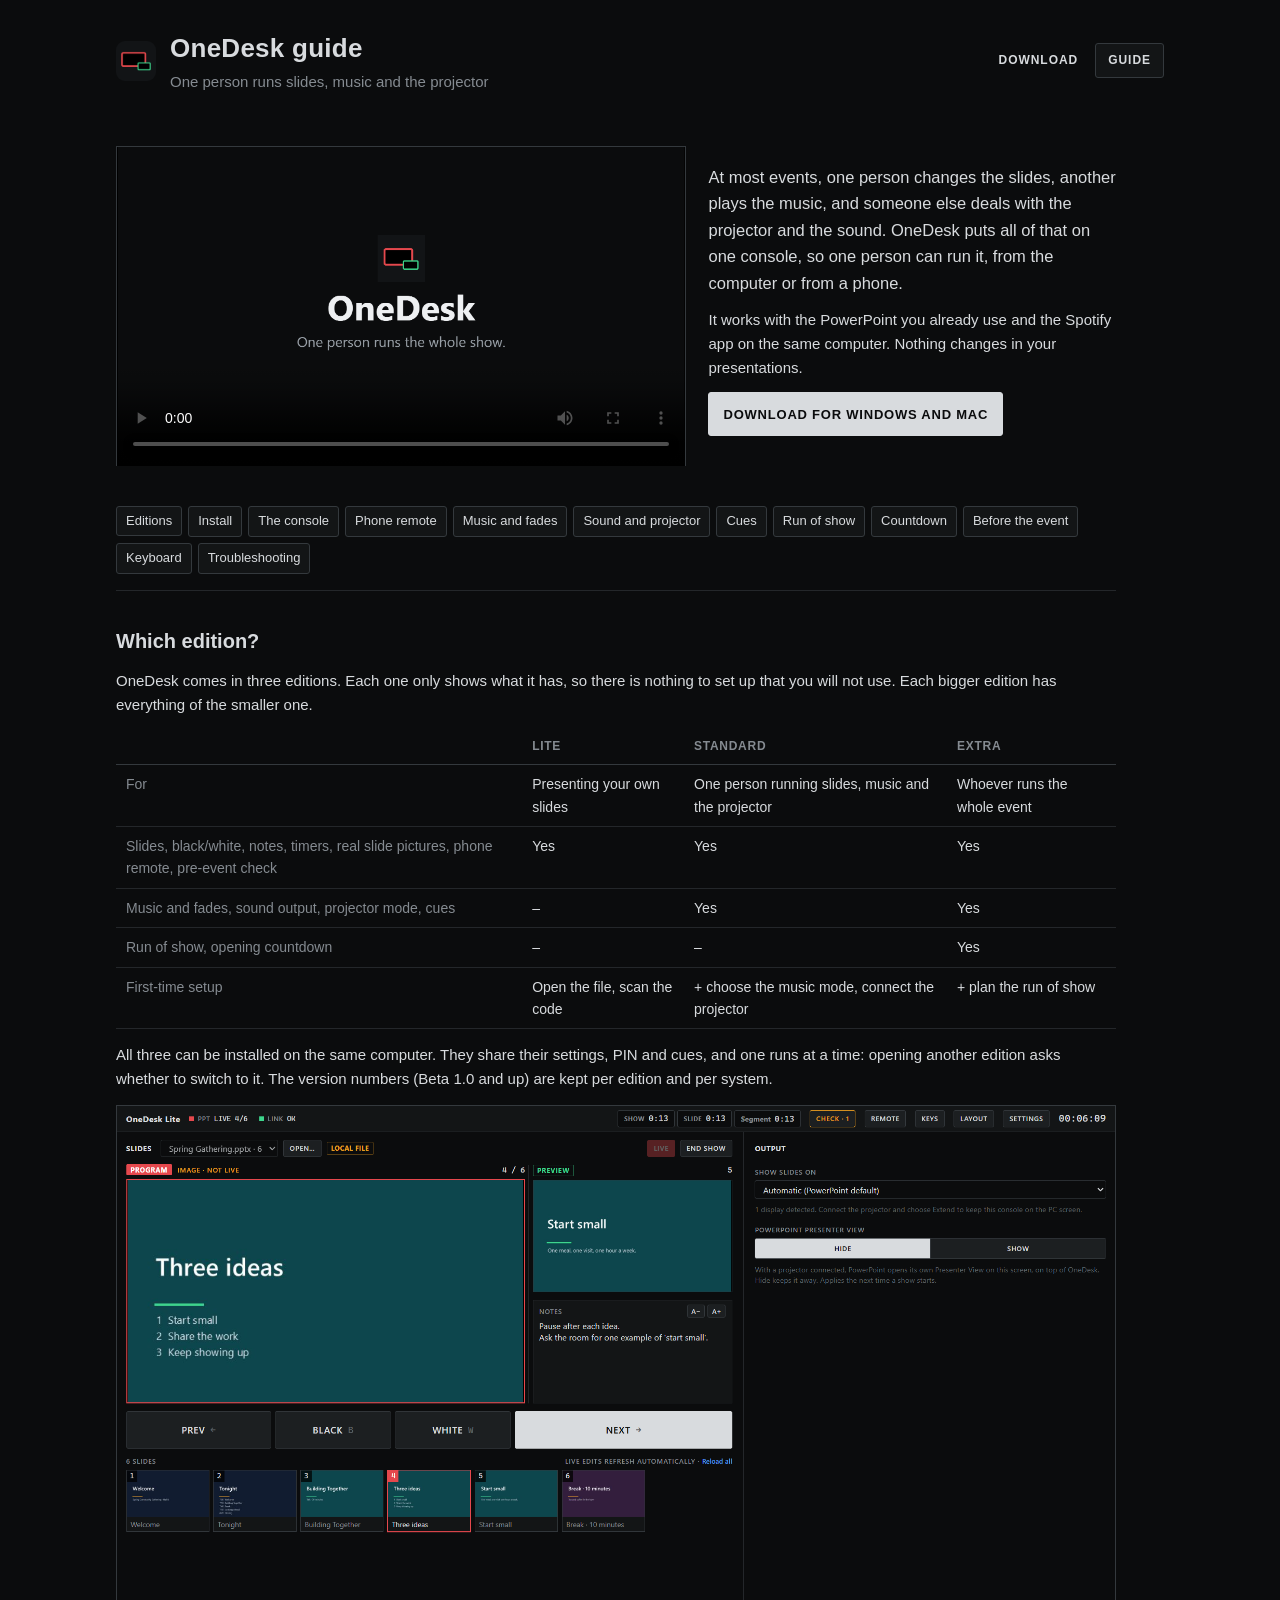
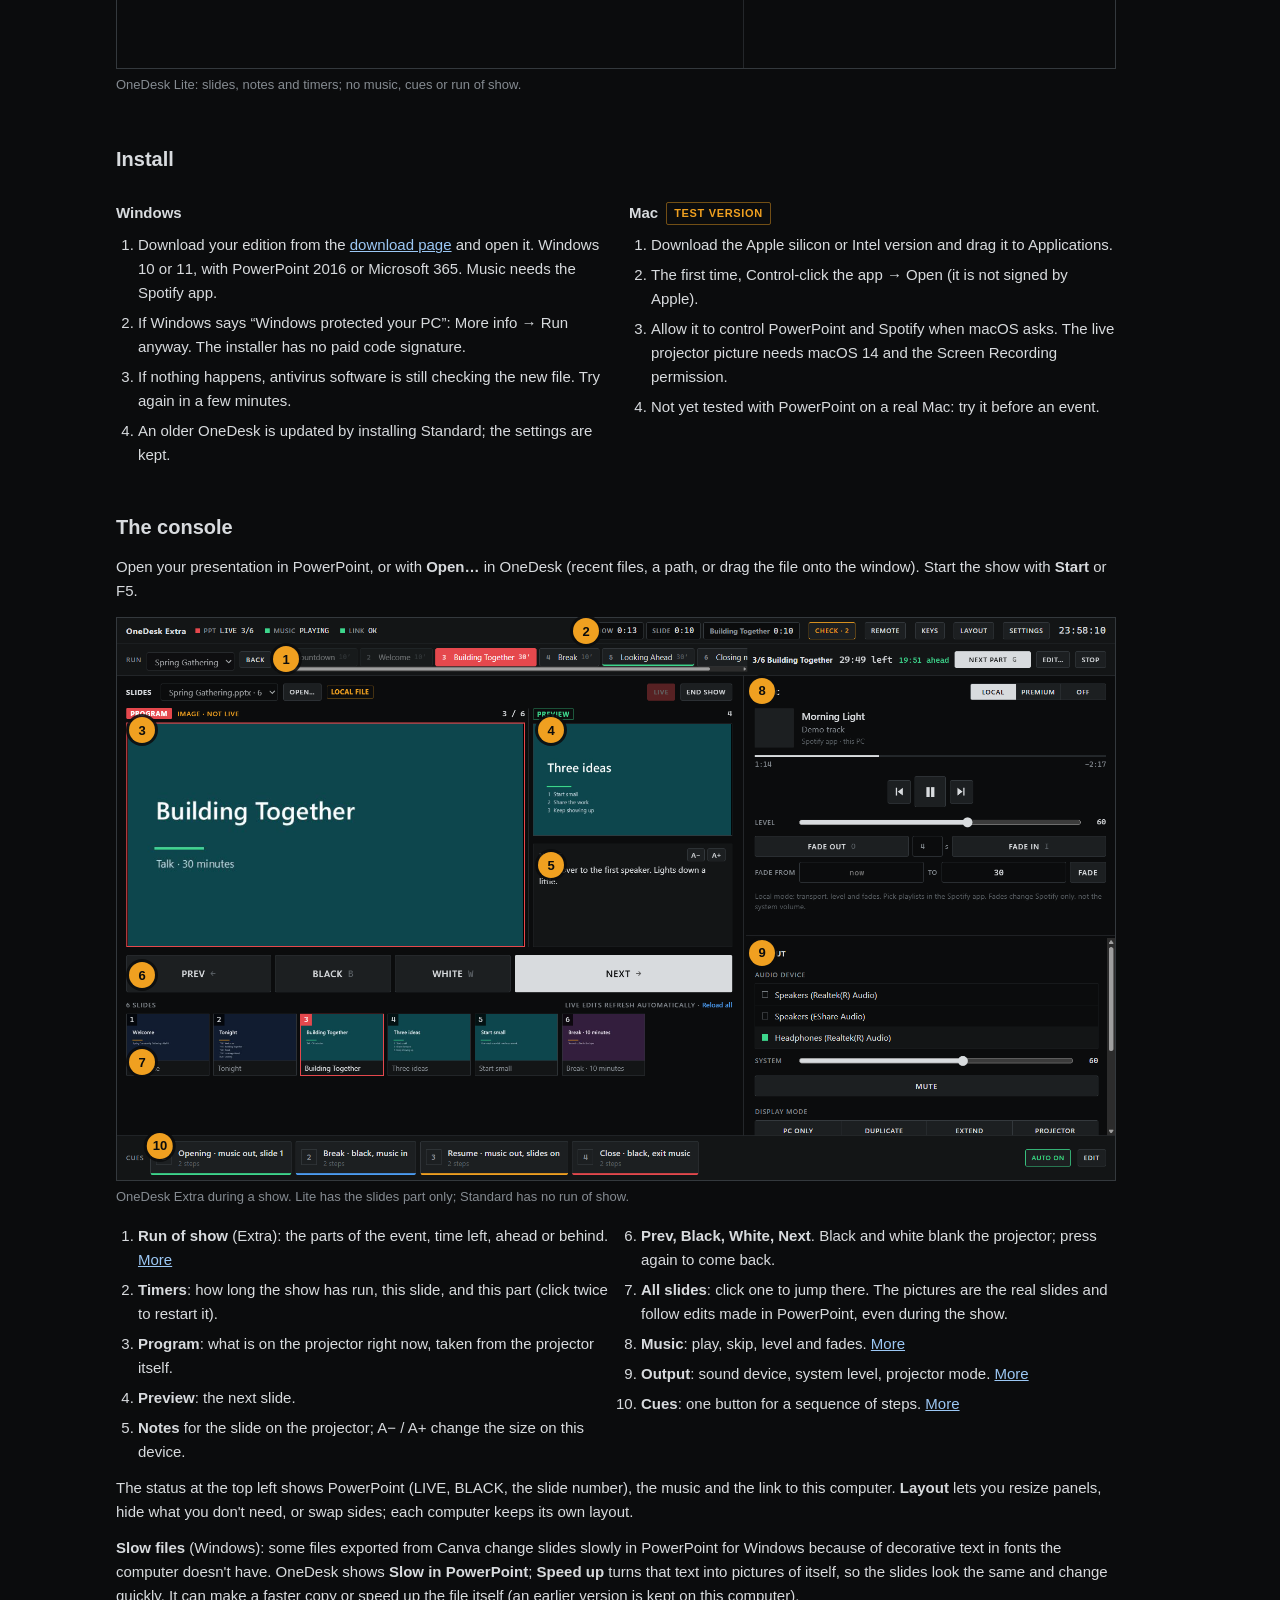
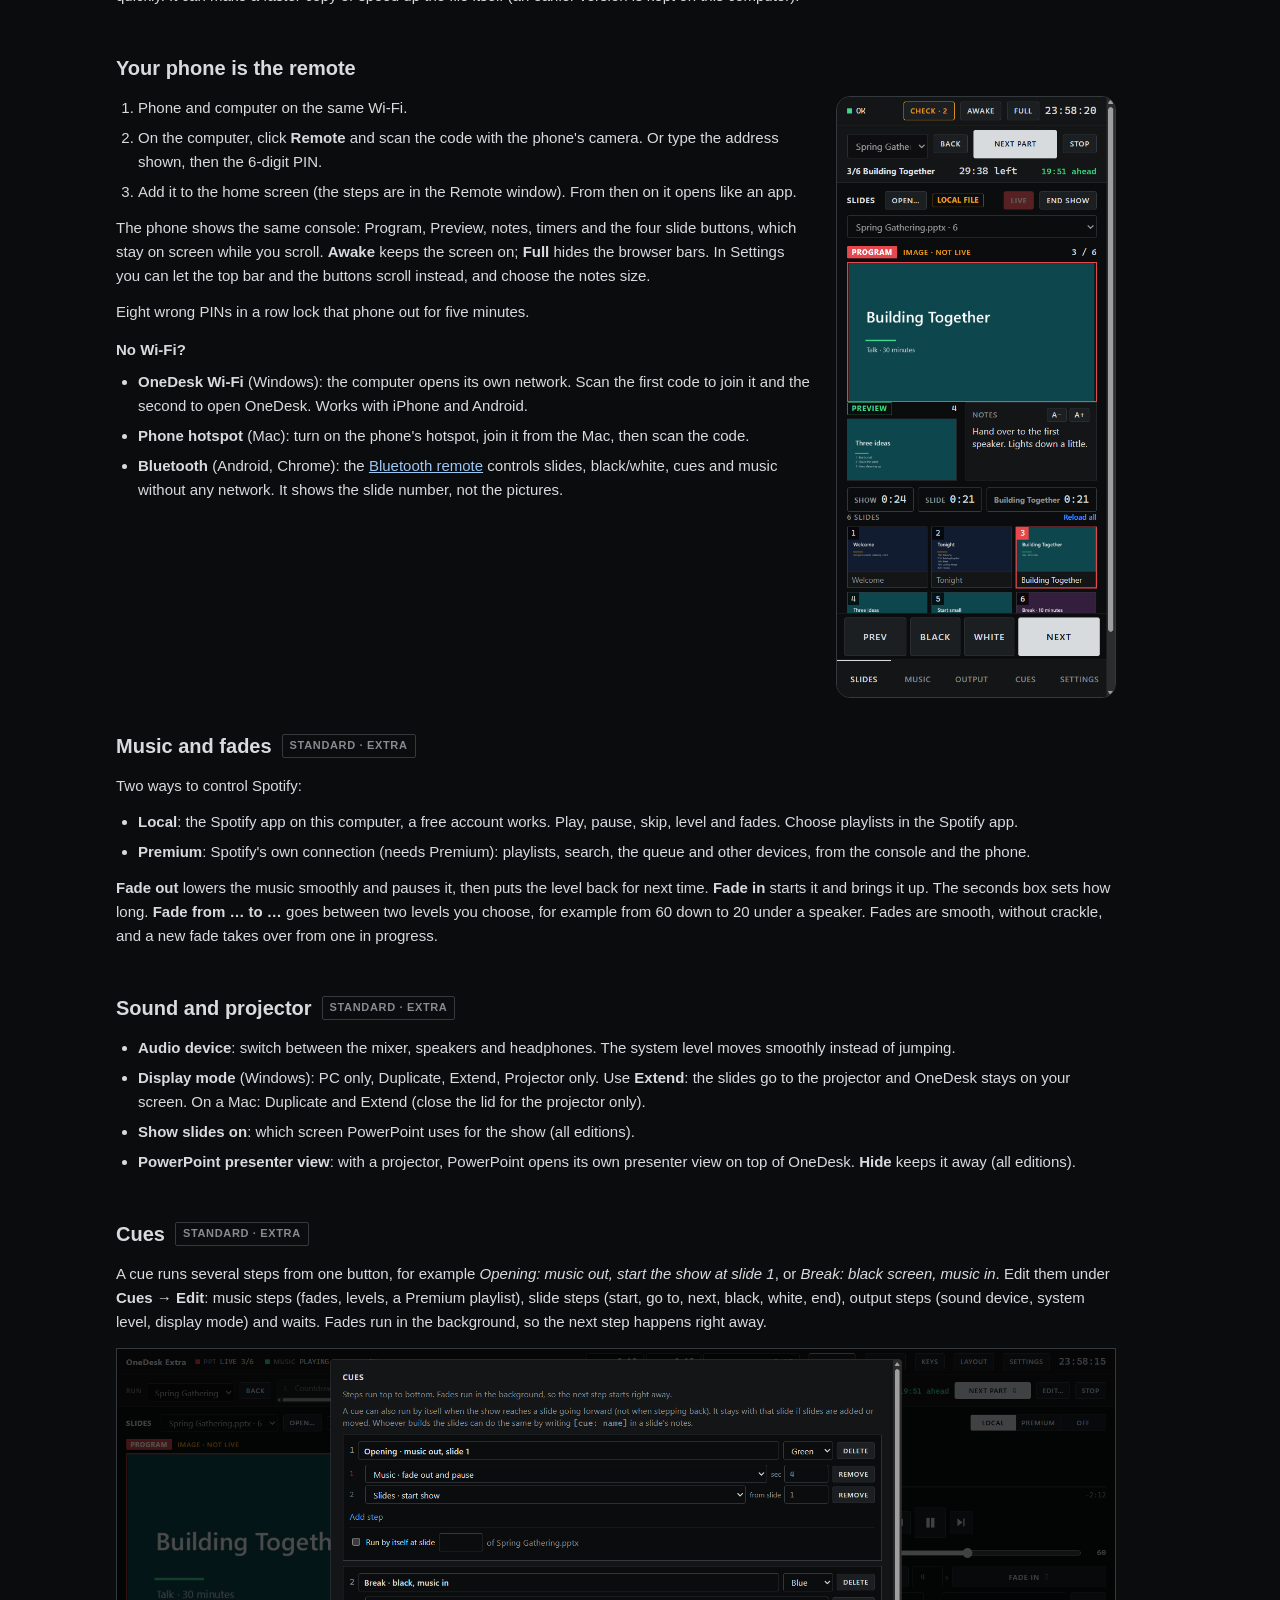
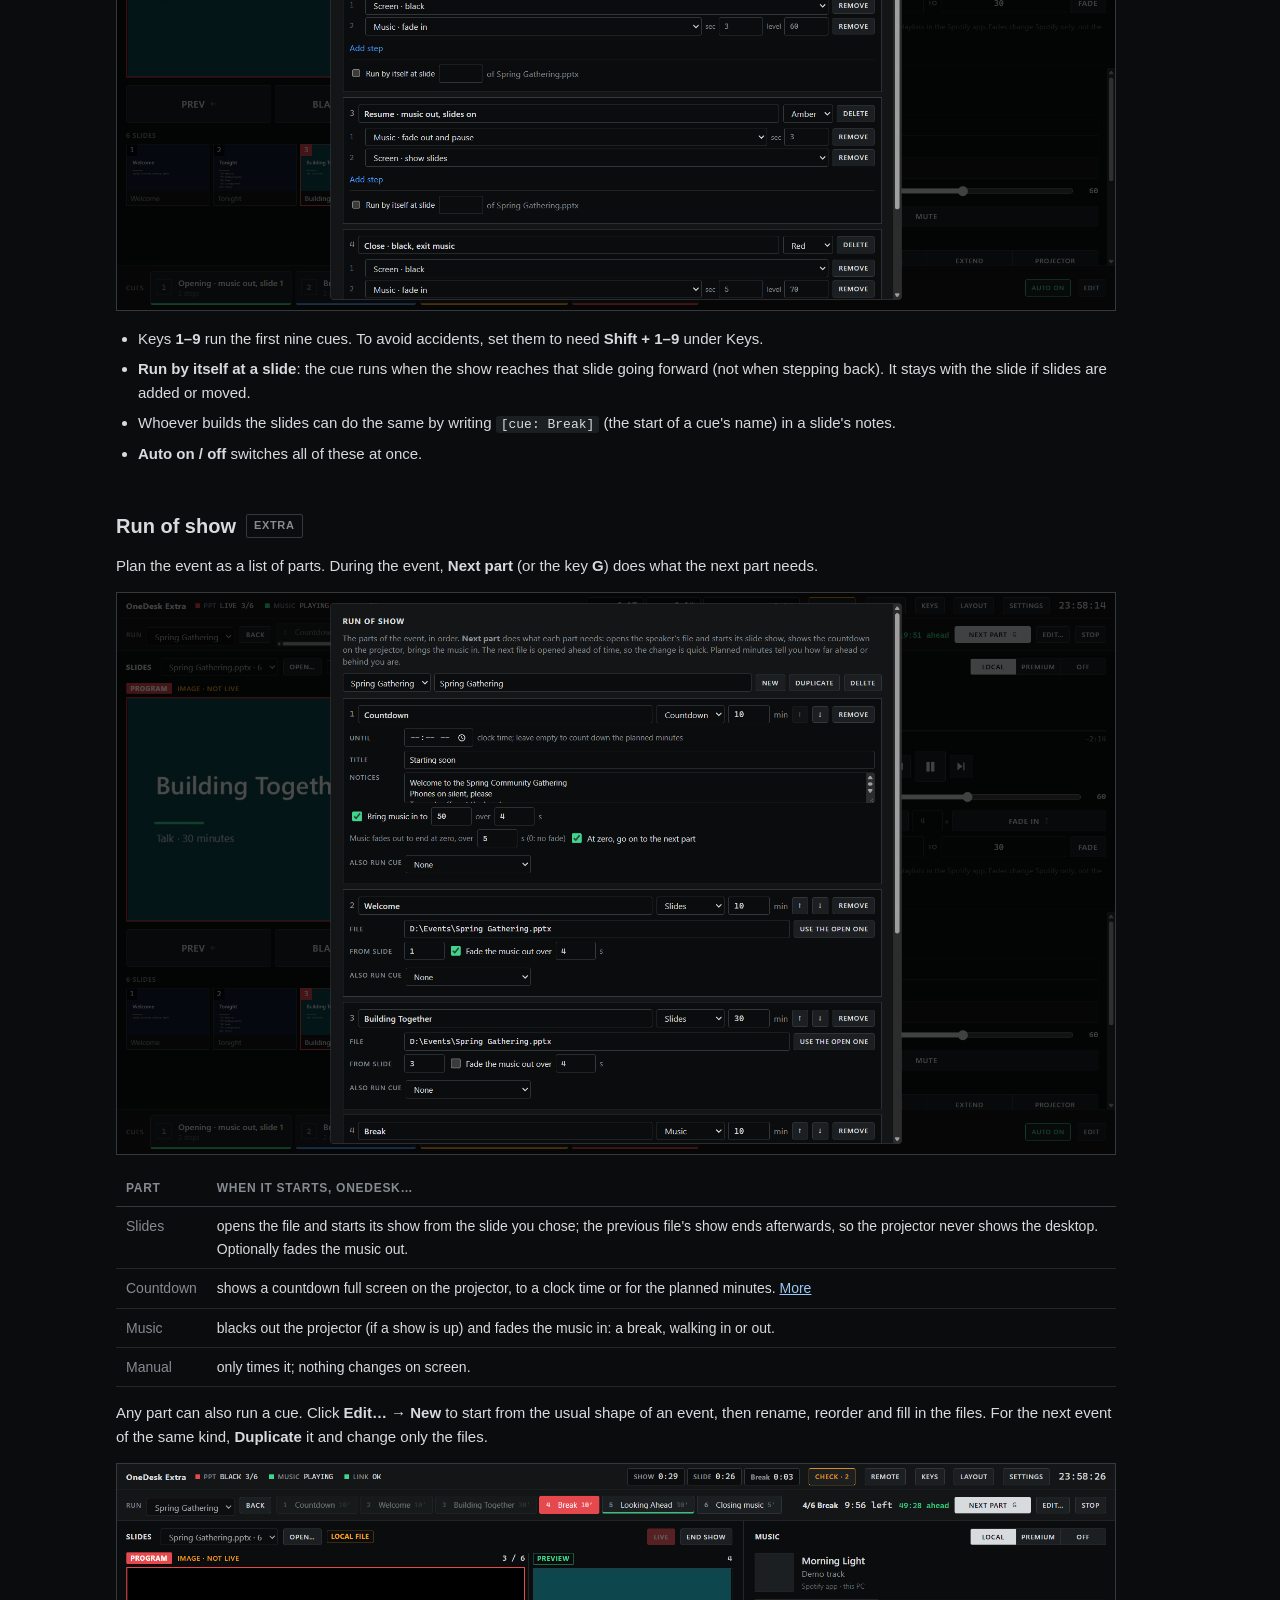
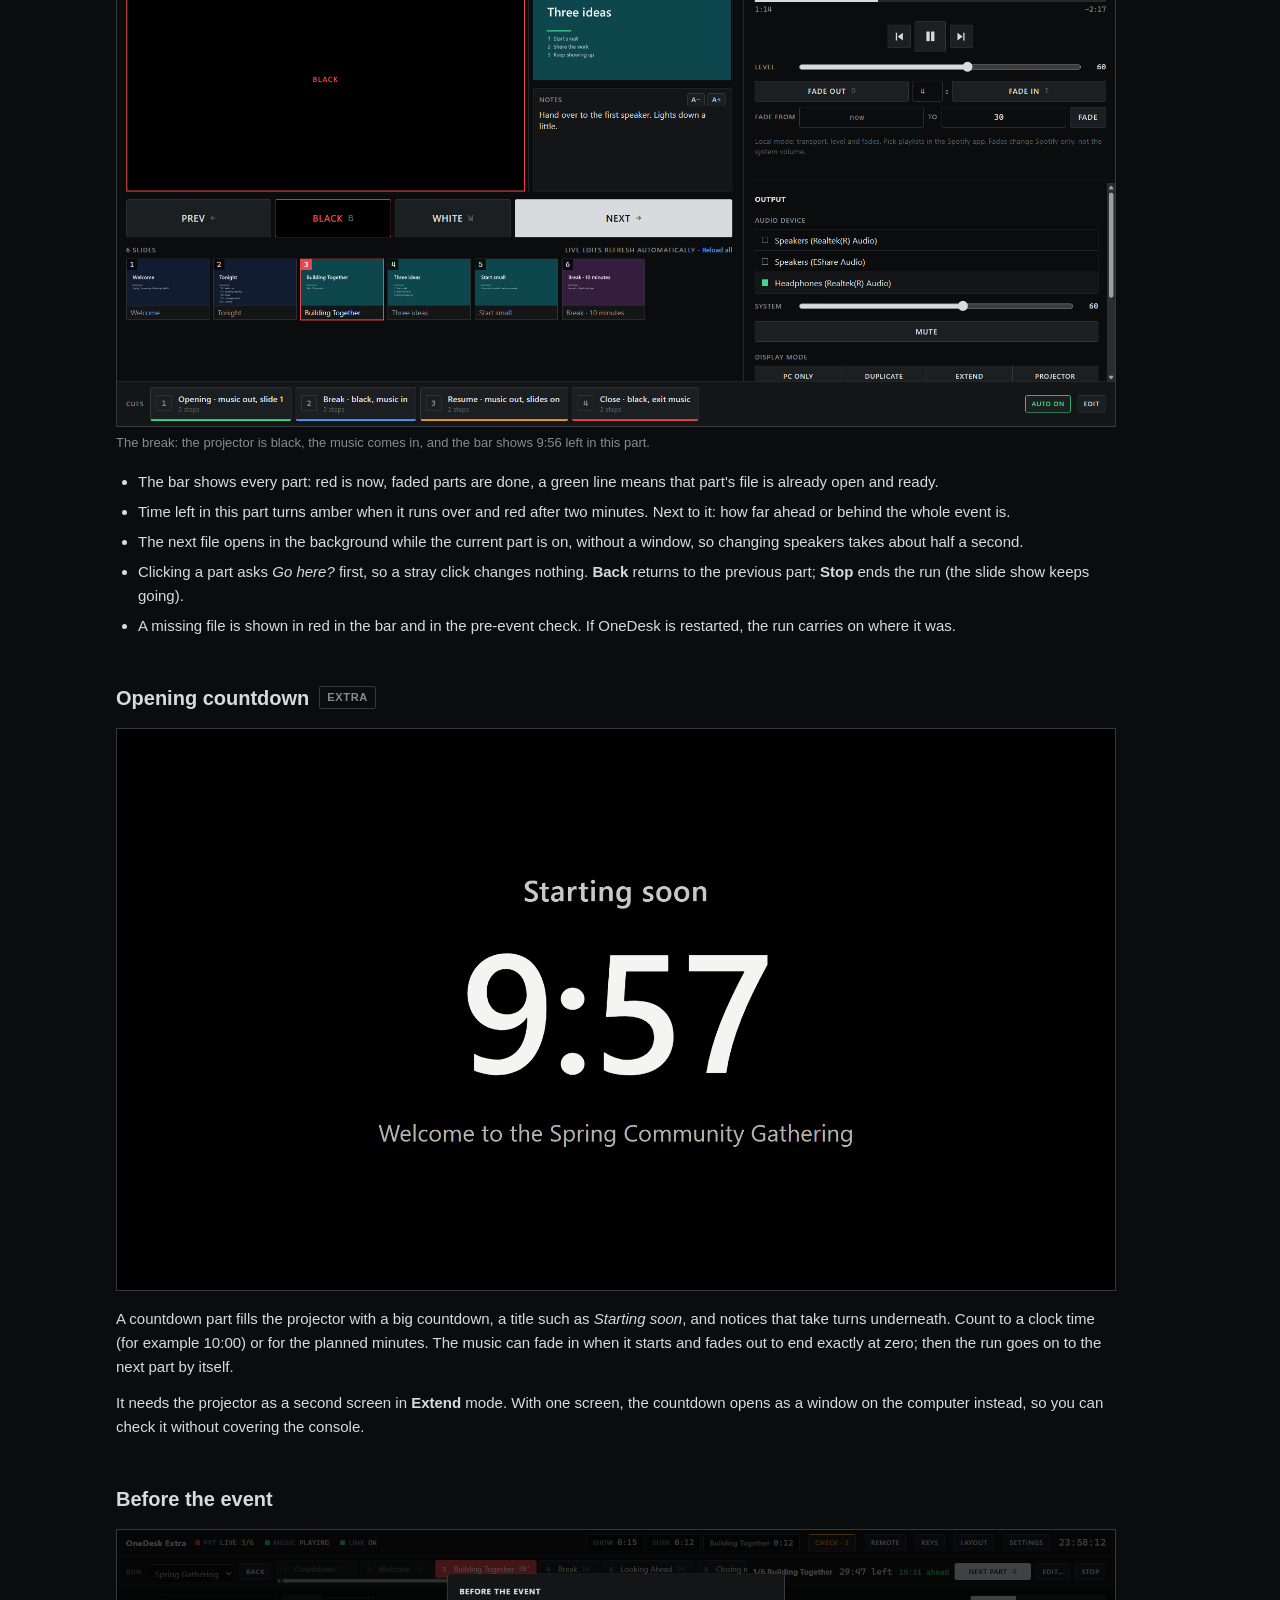
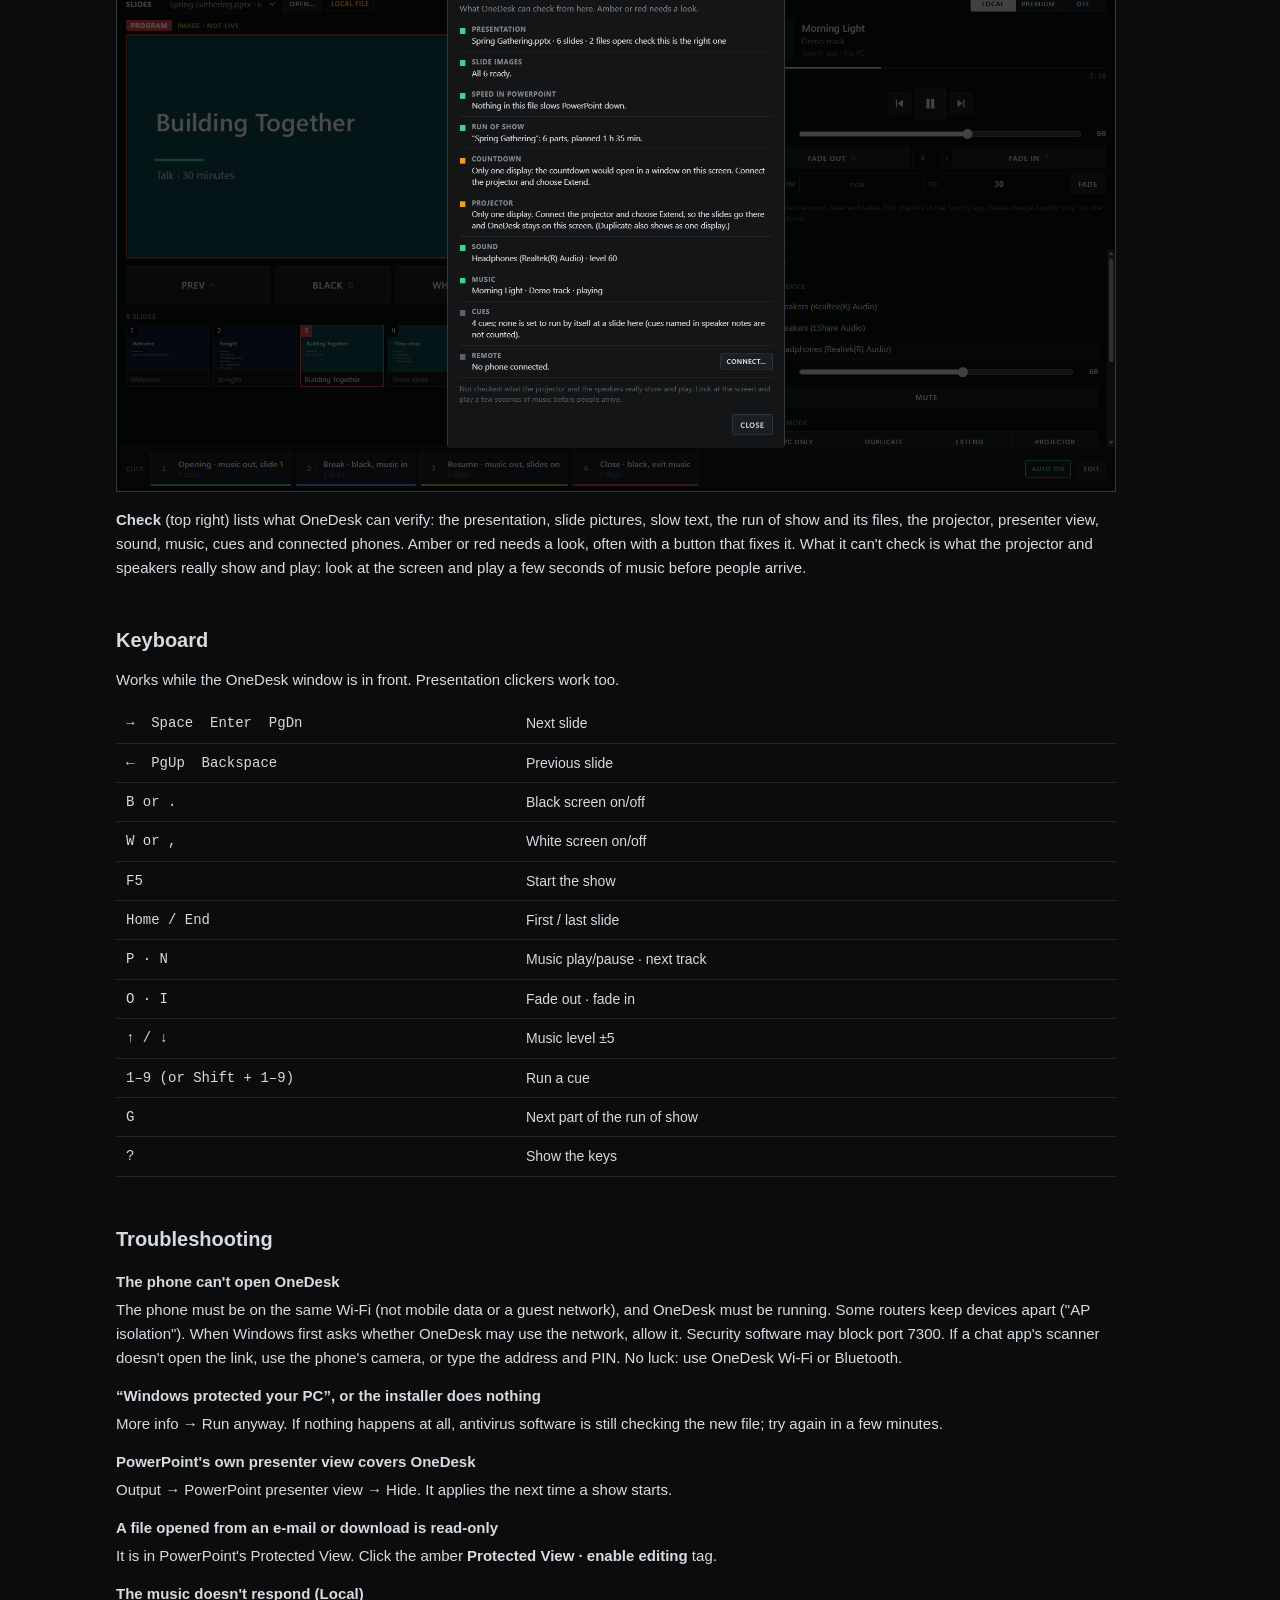
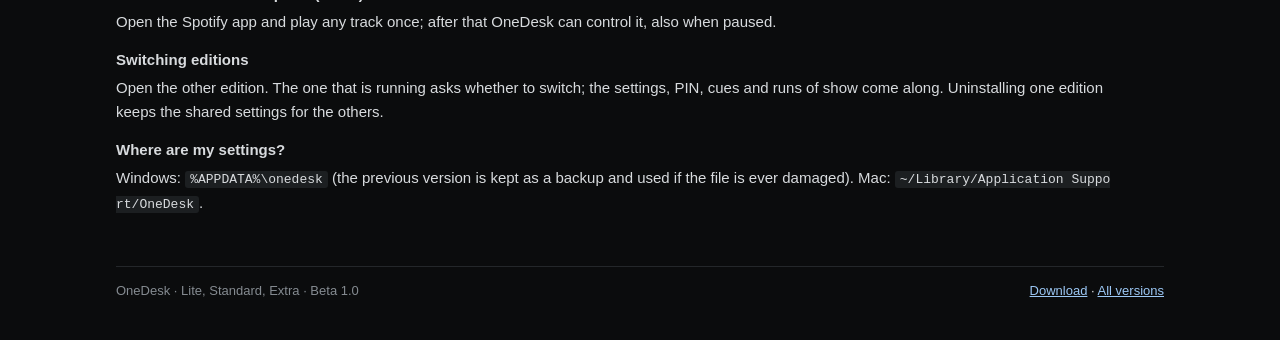
==== guide/index.html @ e48daadb "English guide with screenshots and the explainer video; Guide link on the download page Co-Authored-" ====
<!doctype html>
<html lang="en">
<head>
  <meta charset="utf-8">
  <meta name="viewport" content="width=device-width, initial-scale=1, viewport-fit=cover">
  <meta name="theme-color" content="#0b0c0d">
  <title>OneDesk · Guide</title>
  <meta name="description" content="How to use OneDesk: one person runs PowerPoint, music and the projector from one console, with a phone as the remote. Editions, the console, phone remote, music fades, cues, run of show and the opening countdown.">
  <link rel="icon" type="image/png" href="../icons/favicon.png">
  <link rel="apple-touch-icon" href="../icons/apple-touch-icon.png">
  <link rel="stylesheet" href="../site.css">
</head>
<body class="guide">
  <header class="top">
    <img src="../icons/icon-192.png" alt="" width="40" height="40">
    <div>
      <h1>OneDesk guide</h1>
      <p class="dim">One person runs slides, music and the projector</p>
    </div>
    <nav class="topnav"><a href="../">Download</a><a href="./" aria-current="page">Guide</a></nav>
  </header>

  <main>
    <section class="hero">
      <video controls preload="metadata" playsinline poster="img/video-poster.png">
        <source src="onedesk-explainer.mp4" type="video/mp4">
      </video>
      <div class="hero-text">
        <p class="lead">At most events, one person changes the slides, another plays the music, and someone else deals with the projector and the sound. OneDesk puts all of that on one console, so one person can run it, from the computer or from a phone.</p>
        <p>It works with the PowerPoint you already use and the Spotify app on the same computer. Nothing changes in your presentations.</p>
        <p><a class="btn primary" href="../">Download for Windows and Mac</a></p>
      </div>
    </section>

    <nav class="toc" aria-label="Contents">
      <a href="#editions">Editions</a>
      <a href="#install">Install</a>
      <a href="#console">The console</a>
      <a href="#phone">Phone remote</a>
      <a href="#music">Music and fades</a>
      <a href="#output">Sound and projector</a>
      <a href="#cues">Cues</a>
      <a href="#run">Run of show</a>
      <a href="#countdown">Countdown</a>
      <a href="#check">Before the event</a>
      <a href="#keys">Keyboard</a>
      <a href="#help">Troubleshooting</a>
    </nav>

    <section id="editions">
      <h2>Which edition?</h2>
      <p>OneDesk comes in three editions. Each one only shows what it has, so there is nothing to set up that you will not use. Each bigger edition has everything of the smaller one.</p>
      <div class="table-wrap">
        <table>
          <thead><tr><th></th><th>Lite</th><th>Standard</th><th>Extra</th></tr></thead>
          <tbody>
            <tr><td>For</td><td>Presenting your own slides</td><td>One person running slides, music and the projector</td><td>Whoever runs the whole event</td></tr>
            <tr><td>Slides, black/white, notes, timers, real slide pictures, phone remote, pre-event check</td><td>Yes</td><td>Yes</td><td>Yes</td></tr>
            <tr><td>Music and fades, sound output, projector mode, cues</td><td>–</td><td>Yes</td><td>Yes</td></tr>
            <tr><td>Run of show, opening countdown</td><td>–</td><td>–</td><td>Yes</td></tr>
            <tr><td>First-time setup</td><td>Open the file, scan the code</td><td>+ choose the music mode, connect the projector</td><td>+ plan the run of show</td></tr>
          </tbody>
        </table>
      </div>
      <p>All three can be installed on the same computer. They share their settings, PIN and cues, and one runs at a time: opening another edition asks whether to switch to it. The version numbers (Beta 1.0 and up) are kept per edition and per system.</p>
      <figure><img src="img/console-lite.png" alt="OneDesk Lite: the slides, notes and timers, and where the slides are shown" loading="lazy"><figcaption>OneDesk Lite: slides, notes and timers; no music, cues or run of show.</figcaption></figure>
    </section>

    <section id="install">
      <h2>Install</h2>
      <div class="cols">
        <div>
          <h3>Windows</h3>
          <ol>
            <li>Download your edition from the <a href="../">download page</a> and open it. Windows 10 or 11, with PowerPoint 2016 or Microsoft 365. Music needs the Spotify app.</li>
            <li>If Windows says “Windows protected your PC”: More info → Run anyway. The installer has no paid code signature.</li>
            <li>If nothing happens, antivirus software is still checking the new file. Try again in a few minutes.</li>
            <li>An older OneDesk is updated by installing Standard; the settings are kept.</li>
          </ol>
        </div>
        <div>
          <h3>Mac <span class="tag warn">test version</span></h3>
          <ol>
            <li>Download the Apple silicon or Intel version and drag it to Applications.</li>
            <li>The first time, Control-click the app → Open (it is not signed by Apple).</li>
            <li>Allow it to control PowerPoint and Spotify when macOS asks. The live projector picture needs macOS 14 and the Screen Recording permission.</li>
            <li>Not yet tested with PowerPoint on a real Mac: try it before an event.</li>
          </ol>
        </div>
      </div>
    </section>

    <section id="console">
      <h2>The console</h2>
      <p>Open your presentation in PowerPoint, or with <b>Open…</b> in OneDesk (recent files, a path, or drag the file onto the window). Start the show with <b>Start</b> or F5.</p>
      <figure class="annotated">
        <div class="shot">
          <img src="img/console.png" alt="The OneDesk Extra console during a show">
          <span class="pin" style="left:17%;top:7.4%">1</span>
          <span class="pin" style="left:47%;top:2.4%">2</span>
          <span class="pin" style="left:2.6%;top:20%">3</span>
          <span class="pin" style="left:43.5%;top:20%">4</span>
          <span class="pin" style="left:43.5%;top:44%">5</span>
          <span class="pin" style="left:2.6%;top:63.5%">6</span>
          <span class="pin" style="left:2.6%;top:79%">7</span>
          <span class="pin" style="left:64.6%;top:13%">8</span>
          <span class="pin" style="left:64.6%;top:59.5%">9</span>
          <span class="pin" style="left:4.4%;top:93.8%">10</span>
        </div>
        <figcaption>OneDesk Extra during a show. Lite has the slides part only; Standard has no run of show.</figcaption>
      </figure>
      <ol class="legend">
        <li><b>Run of show</b> (Extra): the parts of the event, time left, ahead or behind. <a href="#run">More</a></li>
        <li><b>Timers</b>: how long the show has run, this slide, and this part (click twice to restart it).</li>
        <li><b>Program</b>: what is on the projector right now, taken from the projector itself.</li>
        <li><b>Preview</b>: the next slide.</li>
        <li><b>Notes</b> for the slide on the projector; A− / A+ change the size on this device.</li>
        <li><b>Prev, Black, White, Next</b>. Black and white blank the projector; press again to come back.</li>
        <li><b>All slides</b>: click one to jump there. The pictures are the real slides and follow edits made in PowerPoint, even during the show.</li>
        <li><b>Music</b>: play, skip, level and fades. <a href="#music">More</a></li>
        <li><b>Output</b>: sound device, system level, projector mode. <a href="#output">More</a></li>
        <li><b>Cues</b>: one button for a sequence of steps. <a href="#cues">More</a></li>
      </ol>
      <p>The status at the top left shows PowerPoint (LIVE, BLACK, the slide number), the music and the link to this computer. <b>Layout</b> lets you resize panels, hide what you don't need, or swap sides; each computer keeps its own layout.</p>
      <p><b>Slow files</b> (Windows): some files exported from Canva change slides slowly in PowerPoint for Windows because of decorative text in fonts the computer doesn't have. OneDesk shows <b>Slow in PowerPoint</b>; <b>Speed up</b> turns that text into pictures of itself, so the slides look the same and change quickly. It can make a faster copy or speed up the file itself (an earlier version is kept on this computer).</p>
    </section>

    <section id="phone">
      <h2>Your phone is the remote</h2>
      <div class="cols media-right">
        <div>
          <ol>
            <li>Phone and computer on the same Wi-Fi.</li>
            <li>On the computer, click <b>Remote</b> and scan the code with the phone's camera. Or type the address shown, then the 6-digit PIN.</li>
            <li>Add it to the home screen (the steps are in the Remote window). From then on it opens like an app.</li>
          </ol>
          <p>The phone shows the same console: Program, Preview, notes, timers and the four slide buttons, which stay on screen while you scroll. <b>Awake</b> keeps the screen on; <b>Full</b> hides the browser bars. In Settings you can let the top bar and the buttons scroll instead, and choose the notes size.</p>
          <p>Eight wrong PINs in a row lock that phone out for five minutes.</p>
          <h3>No Wi-Fi?</h3>
          <ul>
            <li><b>OneDesk Wi-Fi</b> (Windows): the computer opens its own network. Scan the first code to join it and the second to open OneDesk. Works with iPhone and Android.</li>
            <li><b>Phone hotspot</b> (Mac): turn on the phone's hotspot, join it from the Mac, then scan the code.</li>
            <li><b>Bluetooth</b> (Android, Chrome): the <a href="../remote/">Bluetooth remote</a> controls slides, black/white, cues and music without any network. It shows the slide number, not the pictures.</li>
          </ul>
        </div>
        <figure class="phone"><img src="img/phone.png" alt="OneDesk on a phone during a run of show" loading="lazy"></figure>
      </div>
    </section>

    <section id="music">
      <h2>Music and fades <span class="tag">Standard · Extra</span></h2>
      <p>Two ways to control Spotify:</p>
      <ul>
        <li><b>Local</b>: the Spotify app on this computer, a free account works. Play, pause, skip, level and fades. Choose playlists in the Spotify app.</li>
        <li><b>Premium</b>: Spotify's own connection (needs Premium): playlists, search, the queue and other devices, from the console and the phone.</li>
      </ul>
      <p><b>Fade out</b> lowers the music smoothly and pauses it, then puts the level back for next time. <b>Fade in</b> starts it and brings it up. The seconds box sets how long. <b>Fade from … to …</b> goes between two levels you choose, for example from 60 down to 20 under a speaker. Fades are smooth, without crackle, and a new fade takes over from one in progress.</p>
    </section>

    <section id="output">
      <h2>Sound and projector <span class="tag">Standard · Extra</span></h2>
      <ul>
        <li><b>Audio device</b>: switch between the mixer, speakers and headphones. The system level moves smoothly instead of jumping.</li>
        <li><b>Display mode</b> (Windows): PC only, Duplicate, Extend, Projector only. Use <b>Extend</b>: the slides go to the projector and OneDesk stays on your screen. On a Mac: Duplicate and Extend (close the lid for the projector only).</li>
        <li><b>Show slides on</b>: which screen PowerPoint uses for the show (all editions).</li>
        <li><b>PowerPoint presenter view</b>: with a projector, PowerPoint opens its own presenter view on top of OneDesk. <b>Hide</b> keeps it away (all editions).</li>
      </ul>
    </section>

    <section id="cues">
      <h2>Cues <span class="tag">Standard · Extra</span></h2>
      <p>A cue runs several steps from one button, for example <i>Opening: music out, start the show at slide 1</i>, or <i>Break: black screen, music in</i>. Edit them under <b>Cues → Edit</b>: music steps (fades, levels, a Premium playlist), slide steps (start, go to, next, black, white, end), output steps (sound device, system level, display mode) and waits. Fades run in the background, so the next step happens right away.</p>
      <figure><img src="img/cue-editor.png" alt="The cue editor" loading="lazy"></figure>
      <ul>
        <li>Keys <b>1–9</b> run the first nine cues. To avoid accidents, set them to need <b>Shift + 1–9</b> under Keys.</li>
        <li><b>Run by itself at a slide</b>: the cue runs when the show reaches that slide going forward (not when stepping back). It stays with the slide if slides are added or moved.</li>
        <li>Whoever builds the slides can do the same by writing <code>[cue: Break]</code> (the start of a cue's name) in a slide's notes.</li>
        <li><b>Auto on / off</b> switches all of these at once.</li>
      </ul>
    </section>

    <section id="run">
      <h2>Run of show <span class="tag">Extra</span></h2>
      <p>Plan the event as a list of parts. During the event, <b>Next part</b> (or the key <b>G</b>) does what the next part needs.</p>
      <figure><img src="img/run-editor.png" alt="The run of show editor" loading="lazy"></figure>
      <div class="table-wrap">
        <table>
          <thead><tr><th>Part</th><th>When it starts, OneDesk…</th></tr></thead>
          <tbody>
            <tr><td>Slides</td><td>opens the file and starts its show from the slide you chose; the previous file's show ends afterwards, so the projector never shows the desktop. Optionally fades the music out.</td></tr>
            <tr><td>Countdown</td><td>shows a countdown full screen on the projector, to a clock time or for the planned minutes. <a href="#countdown">More</a></td></tr>
            <tr><td>Music</td><td>blacks out the projector (if a show is up) and fades the music in: a break, walking in or out.</td></tr>
            <tr><td>Manual</td><td>only times it; nothing changes on screen.</td></tr>
          </tbody>
        </table>
      </div>
      <p>Any part can also run a cue. Click <b>Edit… → New</b> to start from the usual shape of an event, then rename, reorder and fill in the files. For the next event of the same kind, <b>Duplicate</b> it and change only the files.</p>
      <figure><img src="img/console-break.png" alt="The break: black screen, music in, the run bar on part 4 of 6" loading="lazy"><figcaption>The break: the projector is black, the music comes in, and the bar shows 9:56 left in this part.</figcaption></figure>
      <ul>
        <li>The bar shows every part: red is now, faded parts are done, a green line means that part's file is already open and ready.</li>
        <li>Time left in this part turns amber when it runs over and red after two minutes. Next to it: how far ahead or behind the whole event is.</li>
        <li>The next file opens in the background while the current part is on, without a window, so changing speakers takes about half a second.</li>
        <li>Clicking a part asks <i>Go here?</i> first, so a stray click changes nothing. <b>Back</b> returns to the previous part; <b>Stop</b> ends the run (the slide show keeps going).</li>
        <li>A missing file is shown in red in the bar and in the pre-event check. If OneDesk is restarted, the run carries on where it was.</li>
      </ul>
    </section>

    <section id="countdown">
      <h2>Opening countdown <span class="tag">Extra</span></h2>
      <figure><img src="img/countdown.png" alt="The countdown on the projector: Starting soon, 9:57, Welcome to the Spring Community Gathering" loading="lazy"></figure>
      <p>A countdown part fills the projector with a big countdown, a title such as <i>Starting soon</i>, and notices that take turns underneath. Count to a clock time (for example 10:00) or for the planned minutes. The music can fade in when it starts and fades out to end exactly at zero; then the run goes on to the next part by itself.</p>
      <p>It needs the projector as a second screen in <b>Extend</b> mode. With one screen, the countdown opens as a window on the computer instead, so you can check it without covering the console.</p>
    </section>

    <section id="check">
      <h2>Before the event</h2>
      <figure><img src="img/check.png" alt="The pre-event check" loading="lazy"></figure>
      <p><b>Check</b> (top right) lists what OneDesk can verify: the presentation, slide pictures, slow text, the run of show and its files, the projector, presenter view, sound, music, cues and connected phones. Amber or red needs a look, often with a button that fixes it. What it can't check is what the projector and speakers really show and play: look at the screen and play a few seconds of music before people arrive.</p>
    </section>

    <section id="keys">
      <h2>Keyboard</h2>
      <p>Works while the OneDesk window is in front. Presentation clickers work too.</p>
      <div class="table-wrap">
        <table class="keys">
          <tbody>
            <tr><td>→ &nbsp;Space &nbsp;Enter &nbsp;PgDn</td><td>Next slide</td></tr>
            <tr><td>← &nbsp;PgUp &nbsp;Backspace</td><td>Previous slide</td></tr>
            <tr><td>B or .</td><td>Black screen on/off</td></tr>
            <tr><td>W or ,</td><td>White screen on/off</td></tr>
            <tr><td>F5</td><td>Start the show</td></tr>
            <tr><td>Home / End</td><td>First / last slide</td></tr>
            <tr><td>P · N</td><td>Music play/pause · next track</td></tr>
            <tr><td>O · I</td><td>Fade out · fade in</td></tr>
            <tr><td>↑ / ↓</td><td>Music level ±5</td></tr>
            <tr><td>1–9 (or Shift + 1–9)</td><td>Run a cue</td></tr>
            <tr><td>G</td><td>Next part of the run of show</td></tr>
            <tr><td>?</td><td>Show the keys</td></tr>
          </tbody>
        </table>
      </div>
    </section>

    <section id="help">
      <h2>Troubleshooting</h2>
      <dl class="faq">
        <dt>The phone can't open OneDesk</dt>
        <dd>The phone must be on the same Wi-Fi (not mobile data or a guest network), and OneDesk must be running. Some routers keep devices apart ("AP isolation"). When Windows first asks whether OneDesk may use the network, allow it. Security software may block port 7300. If a chat app's scanner doesn't open the link, use the phone's camera, or type the address and PIN. No luck: use OneDesk Wi-Fi or Bluetooth.</dd>
        <dt>“Windows protected your PC”, or the installer does nothing</dt>
        <dd>More info → Run anyway. If nothing happens at all, antivirus software is still checking the new file; try again in a few minutes.</dd>
        <dt>PowerPoint's own presenter view covers OneDesk</dt>
        <dd>Output → PowerPoint presenter view → Hide. It applies the next time a show starts.</dd>
        <dt>A file opened from an e-mail or download is read-only</dt>
        <dd>It is in PowerPoint's Protected View. Click the amber <b>Protected View · enable editing</b> tag.</dd>
        <dt>The music doesn't respond (Local)</dt>
        <dd>Open the Spotify app and play any track once; after that OneDesk can control it, also when paused.</dd>
        <dt>Switching editions</dt>
        <dd>Open the other edition. The one that is running asks whether to switch; the settings, PIN, cues and runs of show come along. Uninstalling one edition keeps the shared settings for the others.</dd>
        <dt>Where are my settings?</dt>
        <dd>Windows: <code>%APPDATA%\onedesk</code> (the previous version is kept as a backup and used if the file is ever damaged). Mac: <code>~/Library/Application Support/OneDesk</code>.</dd>
      </dl>
    </section>
  </main>

  <footer>
    <span class="dim">OneDesk · Lite, Standard, Extra · Beta 1.0</span>
    <span><a href="../">Download</a> · <a href="https://github.com/Rojakiisme/onedesk/releases">All versions</a></span>
  </footer>
</body>
</html>
---- site.css ----
/* OneDesk download page: the console's look (flat, dark, hairlines). */
:root {
  --bg: #0b0c0d; --surface: #131516; --raise: #1c1f21; --raise-hi: #24282b;
  --line: #24272a; --line-hi: #34393d; --text: #d8dbde; --dim: #858b91;
  --green: #3dd68c; --amber: #f0a020; --red: #e5484d;
  --sans: "Segoe UI", "Helvetica Neue", Arial, "PingFang SC", "Microsoft YaHei UI", sans-serif;
  --mono: "Cascadia Mono", Consolas, "SF Mono", Menlo, monospace;
  color-scheme: dark;
}
* { box-sizing: border-box; }
html, body { margin: 0; background: var(--bg); color: var(--text); font: 15px/1.6 var(--sans); }
body { max-width: 1080px; margin: 0 auto; padding: 28px 16px 40px; }
.dim { color: var(--dim); }
code { font-family: var(--mono); font-size: 13px; background: var(--raise); padding: 1px 5px; border-radius: 3px; word-break: break-all; }

.top { display: flex; gap: 14px; align-items: center; margin-bottom: 26px; }
.top img { border-radius: 9px; flex: none; }
.top h1 { margin: 0; font-size: 26px; letter-spacing: .01em; }
.top p { margin: 0; }

.cards { display: grid; grid-template-columns: 1fr 1fr 1fr; gap: 14px; }
.cards.notes { margin-top: 14px; }
.pick { margin: 0 0 16px; font-size: 14px; }
.card .dl { margin-top: auto; display: flex; flex-direction: column; gap: 8px; padding-top: 6px; }
.card { border: 1px solid var(--line-hi); background: var(--surface); padding: 18px; display: flex; flex-direction: column; gap: 10px; min-width: 0; }
.card.main { border-color: var(--text); }
.card-h { display: flex; align-items: center; gap: 10px; }
.card h2 { margin: 0; font-size: 14px; text-transform: uppercase; letter-spacing: .08em; }
.card p { margin: 0; }
.card ul, .card ol { margin: 0; padding-left: 18px; font-size: 13.5px; }
.card li { margin-bottom: 6px; }
.card .two { display: grid; grid-template-columns: 1fr 1fr; gap: 8px; }

.tag { font-size: 11px; font-weight: 700; padding: 2px 7px; border: 1px solid var(--line-hi); border-radius: 2px; color: var(--dim); text-transform: uppercase; letter-spacing: .06em; }
.tag:empty { display: none; }
.tag.ok { color: var(--green); border-color: rgba(61, 214, 140, .45); }
.tag.warn { color: var(--amber); border-color: rgba(240, 160, 32, .45); }

.btn {
  display: inline-flex; align-items: center; justify-content: center; min-height: 44px; padding: 0 14px;
  background: var(--raise); border: 1px solid var(--line-hi); border-radius: 3px; color: var(--text);
  font: 600 13px var(--sans); text-transform: uppercase; letter-spacing: .06em; text-decoration: none; text-align: center;
}
.btn:hover { background: var(--raise-hi); }
.btn.primary { background: var(--text); border-color: var(--text); color: #0b0c0d; }
.btn.primary:hover { background: #fff; }

.about { margin-top: 30px; }
.about h2 { font-size: 13px; text-transform: uppercase; letter-spacing: .08em; color: var(--dim); margin: 0 0 10px; }
.about .grid { list-style: none; padding: 0; margin: 0; display: grid; grid-template-columns: repeat(auto-fill, minmax(300px, 1fr)); gap: 10px; }
.about .grid li { border-top: 1px solid var(--line); padding-top: 8px; font-size: 14px; }

footer { margin-top: 30px; padding-top: 14px; border-top: 1px solid var(--line); display: flex; justify-content: space-between; gap: 12px; flex-wrap: wrap; font-size: 13px; }
footer a { color: var(--text); }

@media (max-width: 860px) {
  .cards { grid-template-columns: 1fr; }
}

/* ---------- top navigation (download page and guide) ---------- */
.top { flex-wrap: wrap; }
.topnav { margin-left: auto; display: flex; gap: 4px; }
.topnav a {
  color: var(--dim); text-decoration: none; font-size: 12px; font-weight: 700; text-transform: uppercase; letter-spacing: .08em;
  padding: 7px 12px; border: 1px solid transparent; border-radius: 3px;
}
.topnav a:hover { color: var(--text); border-color: var(--line-hi); }
.topnav a[aria-current] { color: var(--text); border-color: var(--line-hi); background: var(--surface); }

/* ---------- guide ---------- */
.guide main { max-width: 1000px; }
.guide a { color: #9cc8f5; }
.guide .btn, .guide .topnav a { color: inherit; }
.guide .btn.primary { color: #0b0c0d; }
.hero { display: grid; grid-template-columns: 1.4fr 1fr; gap: 22px; align-items: center; margin-bottom: 22px; }
.hero video { width: 100%; aspect-ratio: 16 / 9; background: #000; border: 1px solid var(--line-hi); display: block; }
.hero p { margin: 0 0 12px; }
.lead { font-size: 16.5px; }
.toc { display: flex; flex-wrap: wrap; gap: 6px; padding: 12px 0 16px; border-bottom: 1px solid var(--line); margin-bottom: 8px; position: sticky; top: 0; background: var(--bg); z-index: 2; }
.toc a { color: var(--text); text-decoration: none; font-size: 13px; padding: 4px 9px; border: 1px solid var(--line-hi); border-radius: 3px; background: var(--surface); }
.toc a:hover { border-color: var(--text); }
.guide section { padding: 26px 0 6px; scroll-margin-top: 64px; }
.guide h2 { font-size: 20px; margin: 0 0 12px; display: flex; align-items: center; gap: 10px; flex-wrap: wrap; }
.guide h3 { font-size: 15px; margin: 14px 0 8px; display: flex; align-items: center; gap: 8px; }
.guide section p { margin: 0 0 12px; }
.guide section ul, .guide section ol { margin: 0 0 12px; padding-left: 22px; }
.guide section li { margin-bottom: 6px; }
.guide figure { margin: 14px 0 16px; }
.guide figure img { width: 100%; height: auto; display: block; border: 1px solid var(--line-hi); }
.guide figcaption { font-size: 13px; color: var(--dim); margin-top: 6px; }
.annotated .shot { position: relative; }
.pin {
  position: absolute; transform: translate(-50%, -50%); min-width: 26px; height: 26px; padding: 0 6px;
  display: grid; place-items: center; border-radius: 13px; background: var(--amber); color: #0b0c0d;
  font: 700 13px var(--sans); box-shadow: 0 0 0 3px rgba(11, 12, 13, .85);
}
.legend { columns: 2; column-gap: 28px; }
.legend li { break-inside: avoid; }
.cols { display: grid; grid-template-columns: 1fr 1fr; gap: 26px; }
.cols.media-right { grid-template-columns: 1fr 280px; align-items: start; }
.guide figure.phone { margin: 0; }
.guide figure.phone img { border-radius: 14px; }
.table-wrap { overflow-x: auto; margin: 6px 0 14px; }
.guide table { border-collapse: collapse; width: 100%; font-size: 14px; }
.guide th, .guide td { text-align: left; vertical-align: top; padding: 8px 10px; border-bottom: 1px solid var(--line); }
.guide th { font-size: 12px; text-transform: uppercase; letter-spacing: .06em; color: var(--dim); border-bottom-color: var(--line-hi); }
.guide td:first-child { color: var(--dim); }
.guide table.keys td:first-child { font-family: var(--mono); color: var(--text); white-space: nowrap; width: 40%; }
.faq dt { font-weight: 700; margin-top: 14px; }
.faq dd { margin: 4px 0 0; color: var(--text); }

@media (max-width: 860px) {
  .hero, .cols, .cols.media-right { grid-template-columns: 1fr; }
  .legend { columns: 1; }
  .guide figure.phone { max-width: 300px; }
  .pin { min-width: 20px; height: 20px; font-size: 11px; box-shadow: 0 0 0 2px rgba(11, 12, 13, .85); }
}
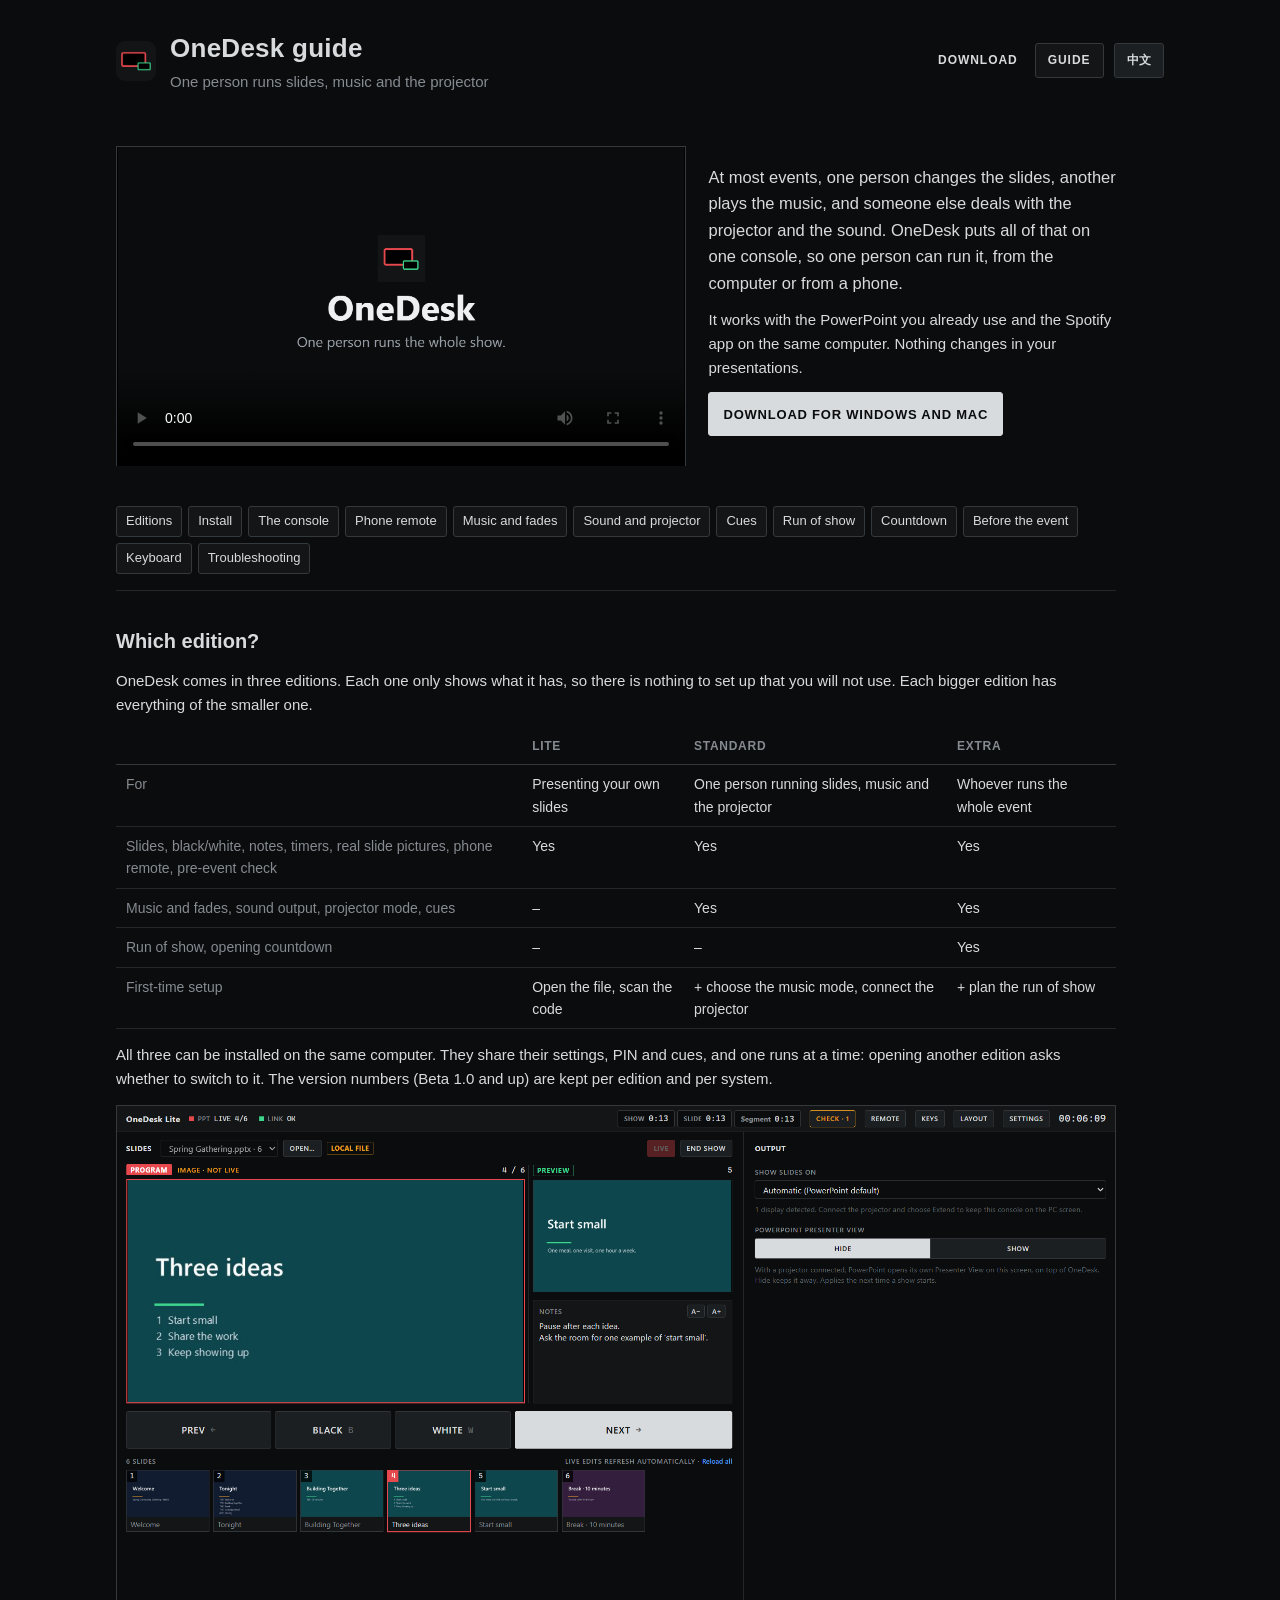
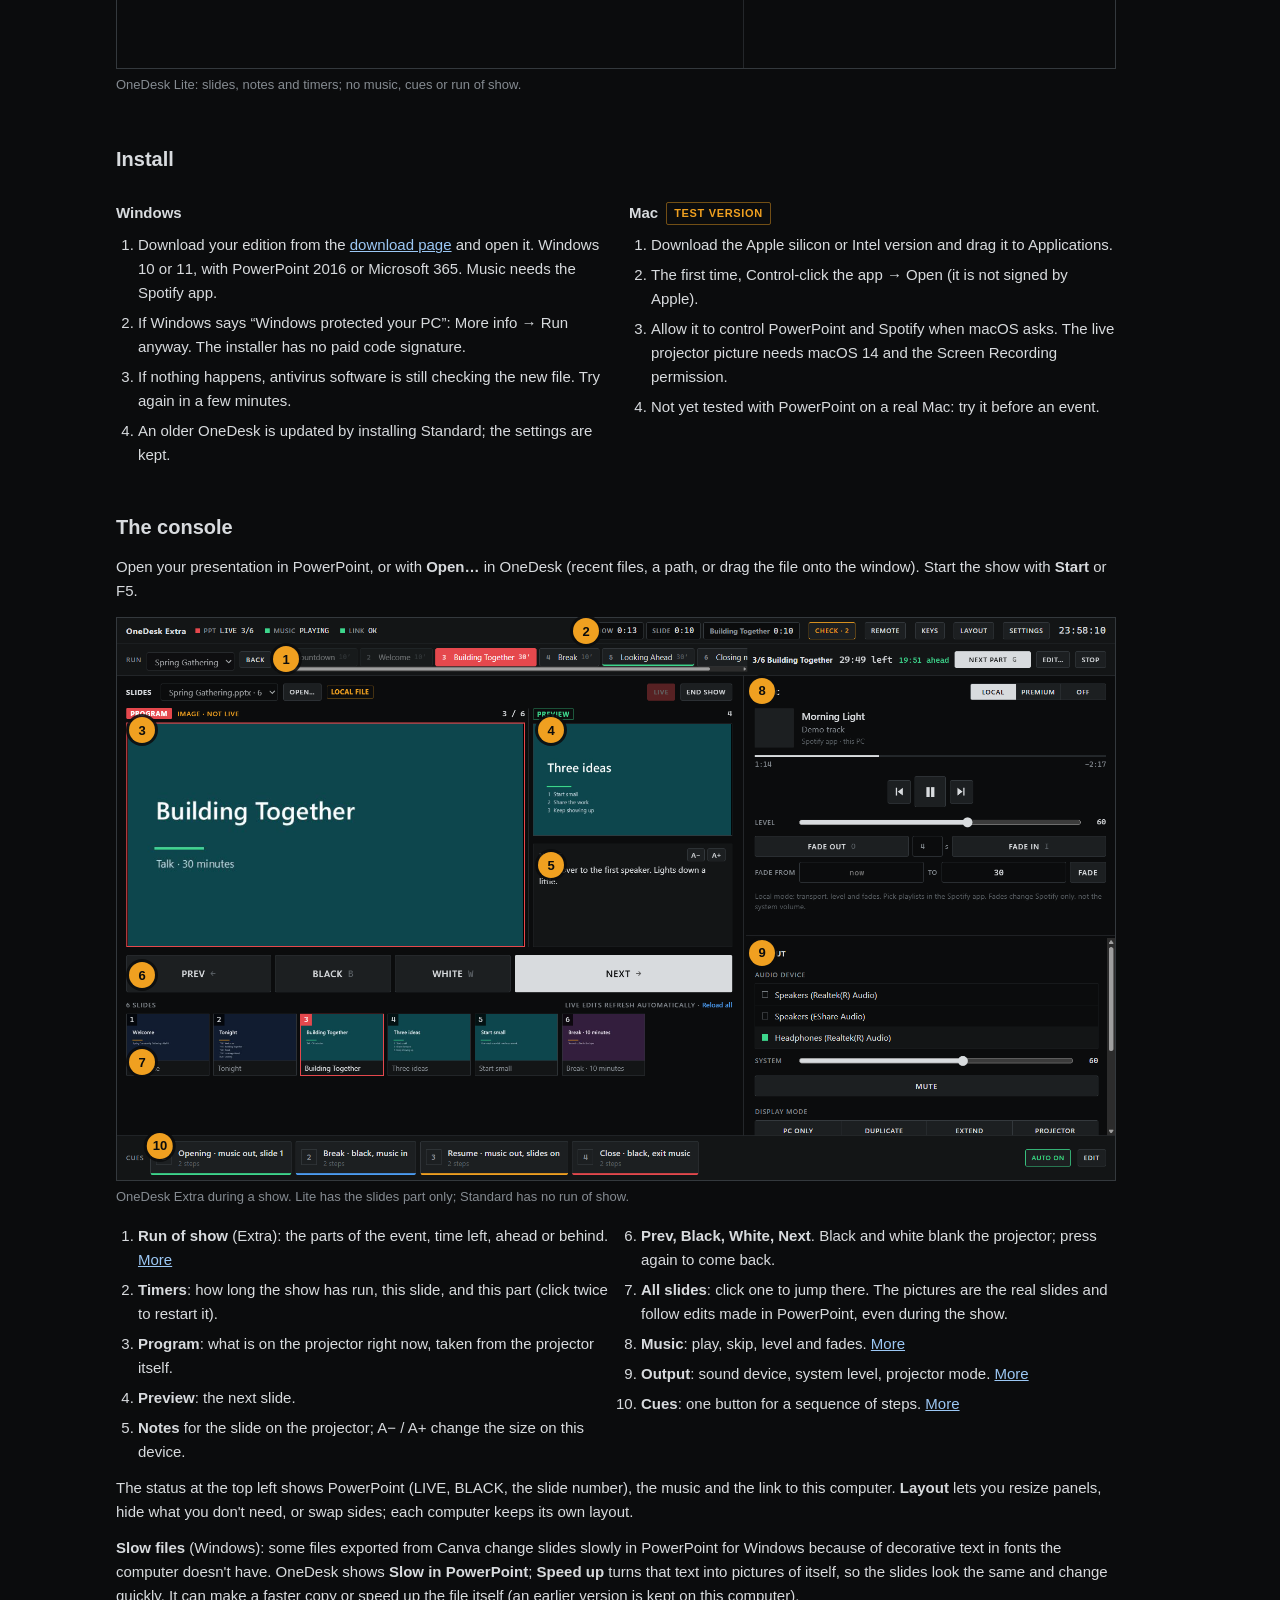
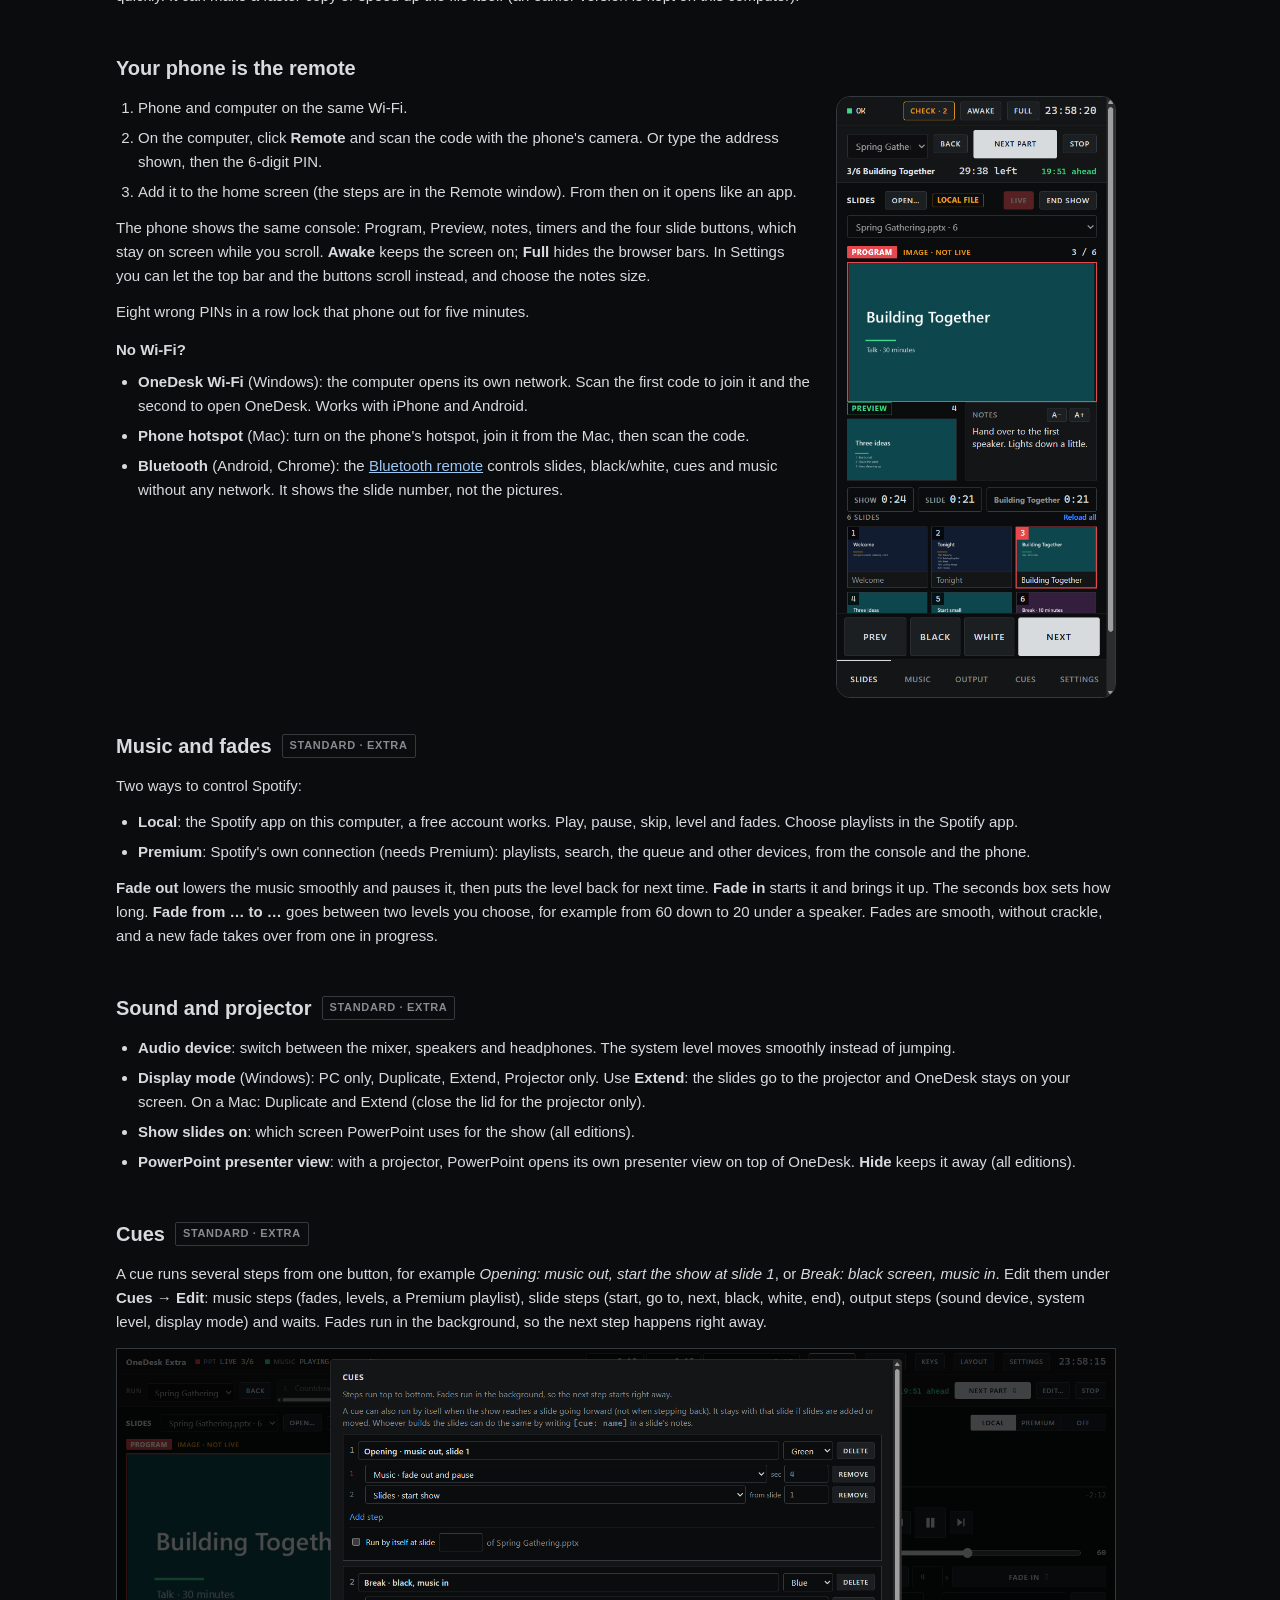
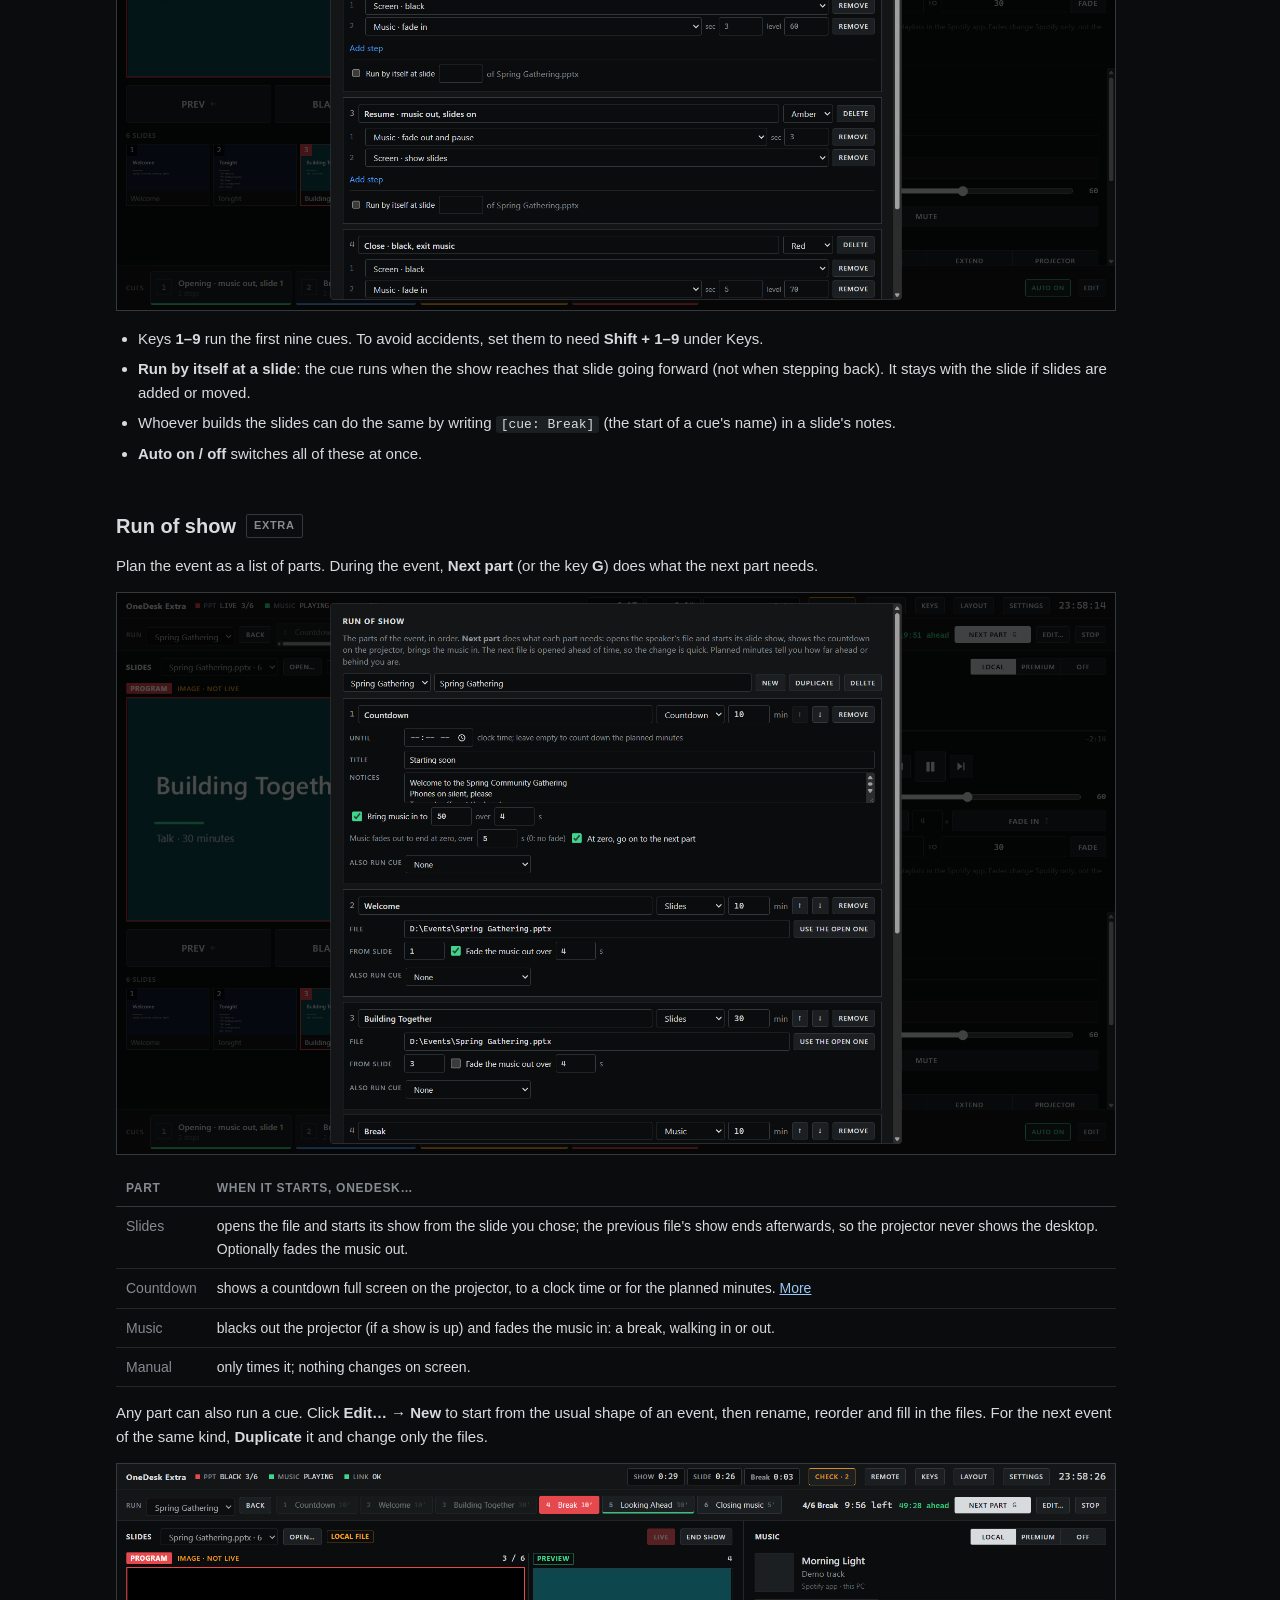
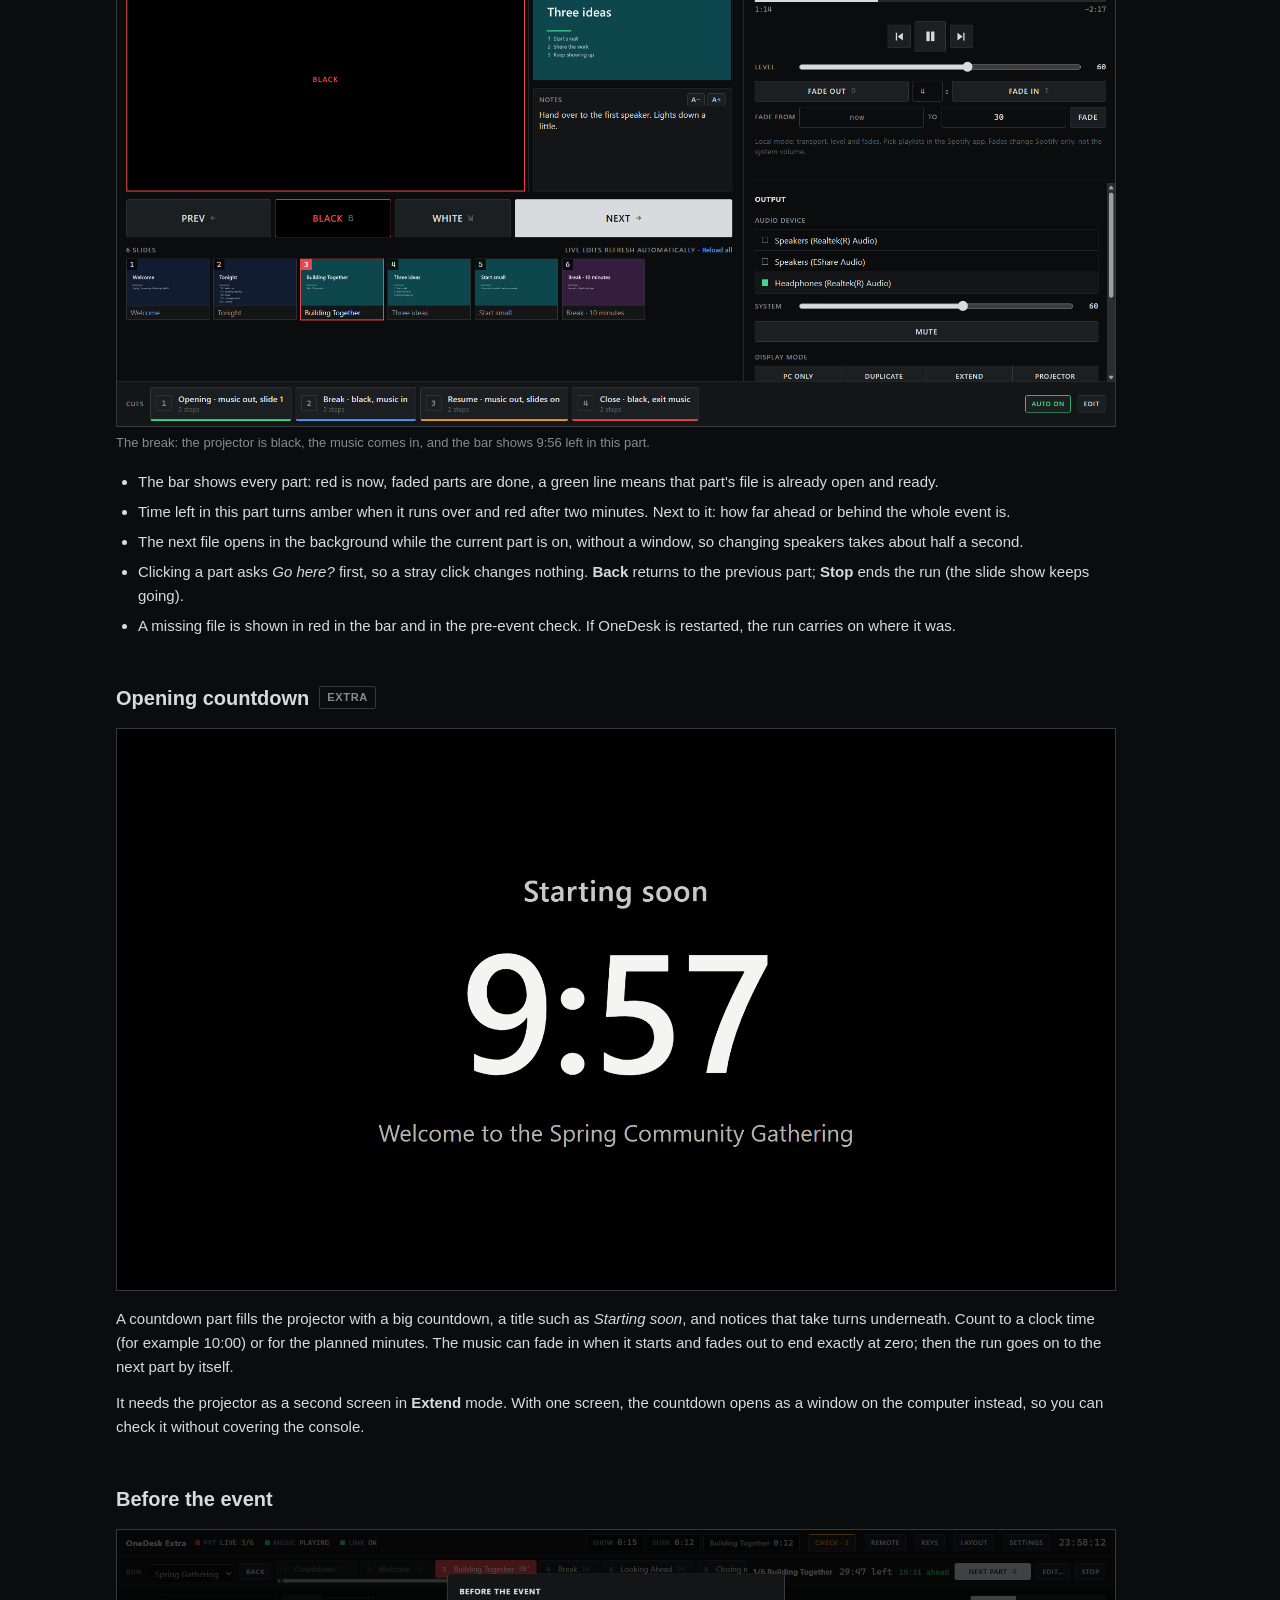
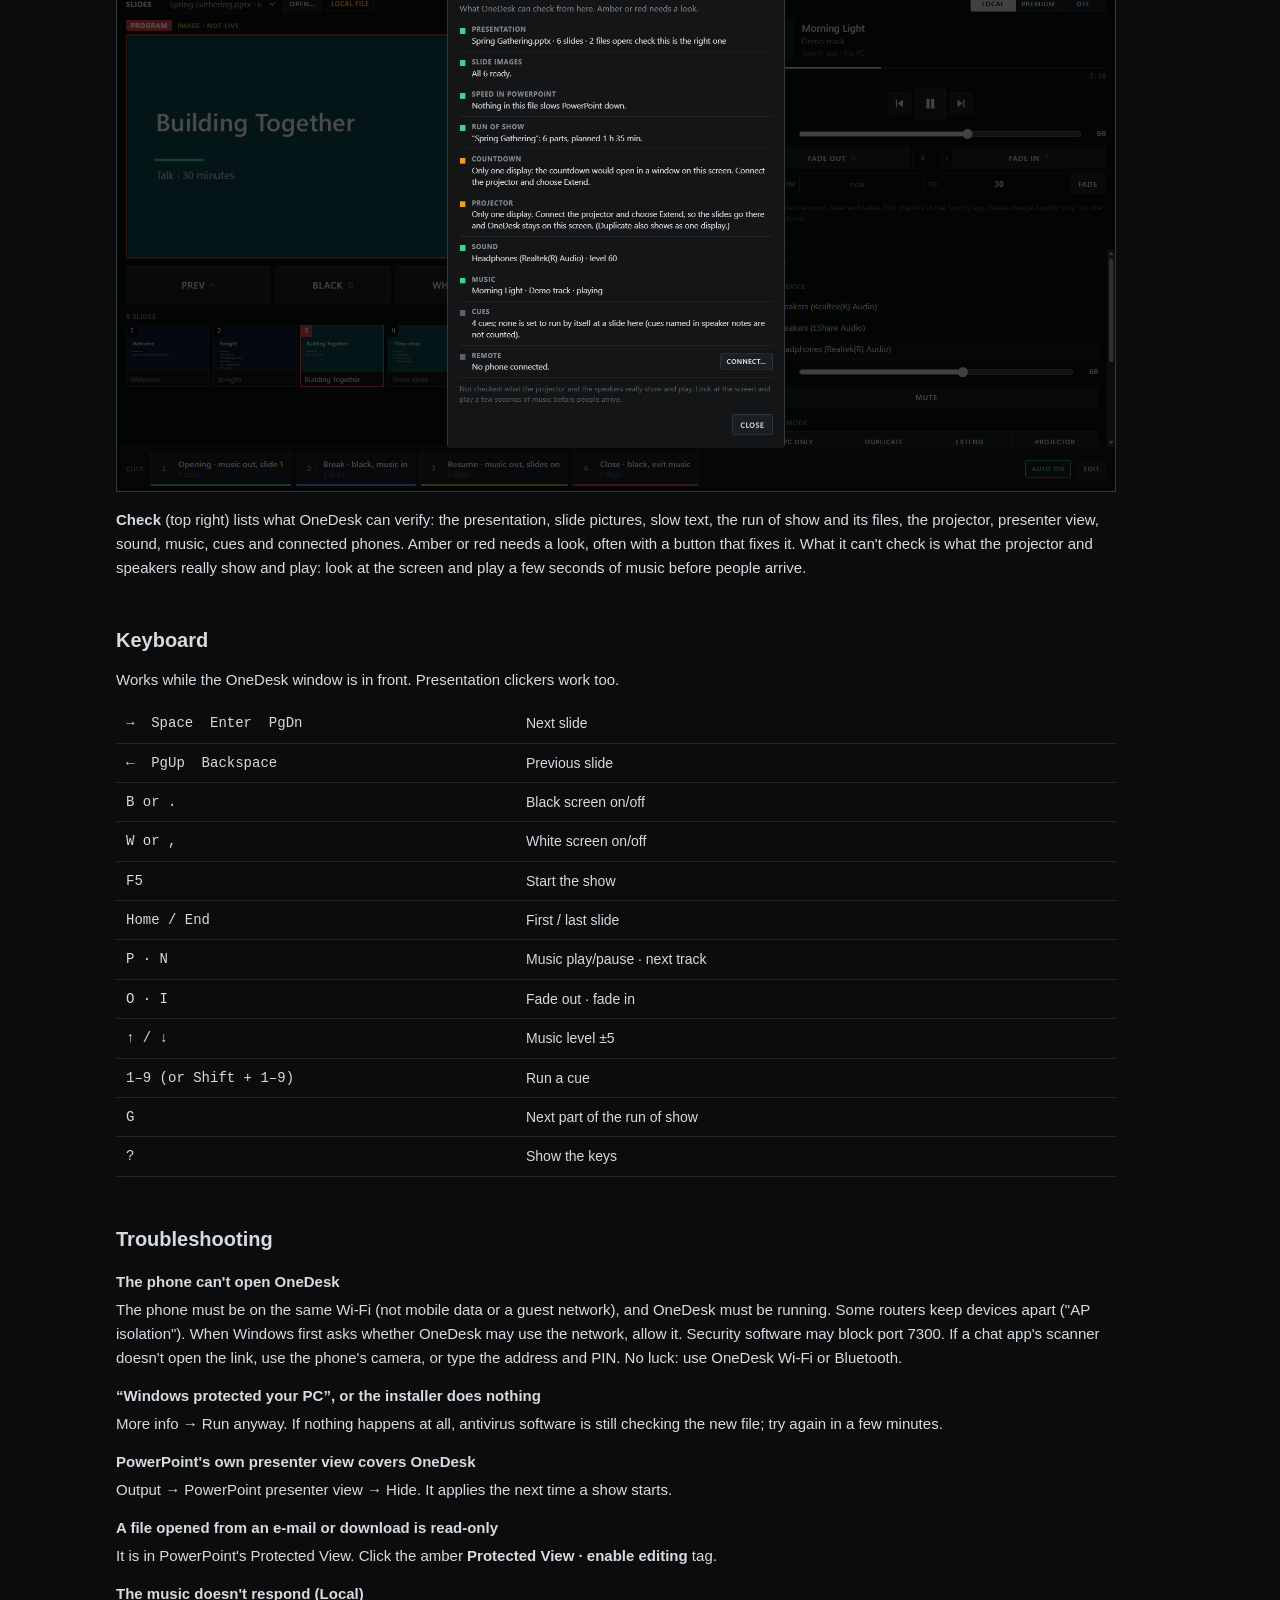
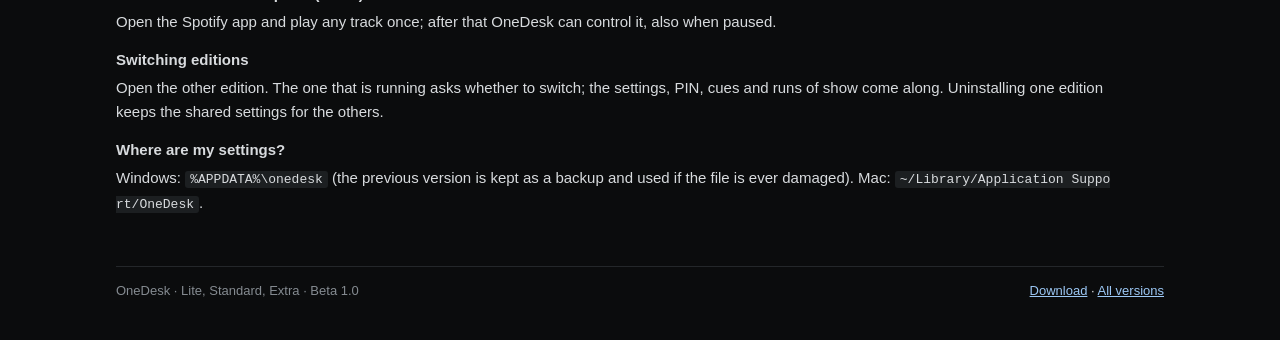
==== commit 589dbd6c: "Language button (中文 / English) on the download page and the guide; Chinese guide; phone layout fixes" ====
--- a/guide/index.html
+++ b/guide/index.html
@@ -1,5 +1,5 @@
 <!doctype html>
-<html lang="en">
+<html lang="en" data-only="en" data-other="zh.html">
 <head>
   <meta charset="utf-8">
   <meta name="viewport" content="width=device-width, initial-scale=1, viewport-fit=cover">
@@ -9,6 +9,8 @@
   <link rel="icon" type="image/png" href="../icons/favicon.png">
   <link rel="apple-touch-icon" href="../icons/apple-touch-icon.png">
   <link rel="stylesheet" href="../site.css">
+  <link rel="alternate" hreflang="zh-Hans" href="zh.html">
+  <script src="../lang.js"></script>
 </head>
 <body class="guide">
   <header class="top">
@@ -17,7 +19,7 @@
       <h1>OneDesk guide</h1>
       <p class="dim">One person runs slides, music and the projector</p>
     </div>
-    <nav class="topnav"><a href="../">Download</a><a href="./" aria-current="page">Guide</a></nav>
+    <nav class="topnav"><a href="../">Download</a><a href="./" aria-current="page">Guide</a><button class="langbtn" type="button" data-lang-toggle>中文</button></nav>
   </header>
 
   <main>
--- a/site.css
+++ b/site.css
@@ -57,8 +57,17 @@
   .cards { grid-template-columns: 1fr; }
 }
 
+/* ---------- language: one at a time (lang.js sets the class on <html>) ---------- */
+html.lang-zh .en, html.lang-en .zh { display: none !important; }
+.langbtn {
+  font: 700 12px var(--sans); text-transform: none; letter-spacing: .02em; color: var(--text); cursor: pointer;
+  padding: 7px 12px; margin-left: 6px; background: var(--raise); border: 1px solid var(--line-hi); border-radius: 3px;
+}
+.langbtn:hover { background: var(--raise-hi); }
+
 /* ---------- top navigation (download page and guide) ---------- */
 .top { flex-wrap: wrap; }
+.top > div { flex: 1 1 220px; min-width: 0; } /* the title stays beside the icon on a phone */
 .topnav { margin-left: auto; display: flex; gap: 4px; }
 .topnav a {
   color: var(--dim); text-decoration: none; font-size: 12px; font-weight: 700; text-transform: uppercase; letter-spacing: .08em;
@@ -75,6 +84,7 @@
 .hero { display: grid; grid-template-columns: 1.4fr 1fr; gap: 22px; align-items: center; margin-bottom: 22px; }
 .hero video { width: 100%; aspect-ratio: 16 / 9; background: #000; border: 1px solid var(--line-hi); display: block; }
 .hero p { margin: 0 0 12px; }
+.hero p.small { font-size: 12.5px; margin: 6px 0 0; }
 .lead { font-size: 16.5px; }
 .toc { display: flex; flex-wrap: wrap; gap: 6px; padding: 12px 0 16px; border-bottom: 1px solid var(--line); margin-bottom: 8px; position: sticky; top: 0; background: var(--bg); z-index: 2; }
 .toc a { color: var(--text); text-decoration: none; font-size: 13px; padding: 4px 9px; border: 1px solid var(--line-hi); border-radius: 3px; background: var(--surface); }
@@ -112,6 +122,11 @@
 @media (max-width: 860px) {
   .hero, .cols, .cols.media-right { grid-template-columns: 1fr; }
   .legend { columns: 1; }
+  /* contents: one row that scrolls sideways, so it doesn't cover the page */
+  .toc { flex-wrap: nowrap; overflow-x: auto; scrollbar-width: none; padding: 10px 0; }
+  .toc::-webkit-scrollbar { display: none; }
+  .toc a { flex: none; }
+  .guide section { scroll-margin-top: 58px; }
   .guide figure.phone { max-width: 300px; }
   .pin { min-width: 20px; height: 20px; font-size: 11px; box-shadow: 0 0 0 2px rgba(11, 12, 13, .85); }
 }
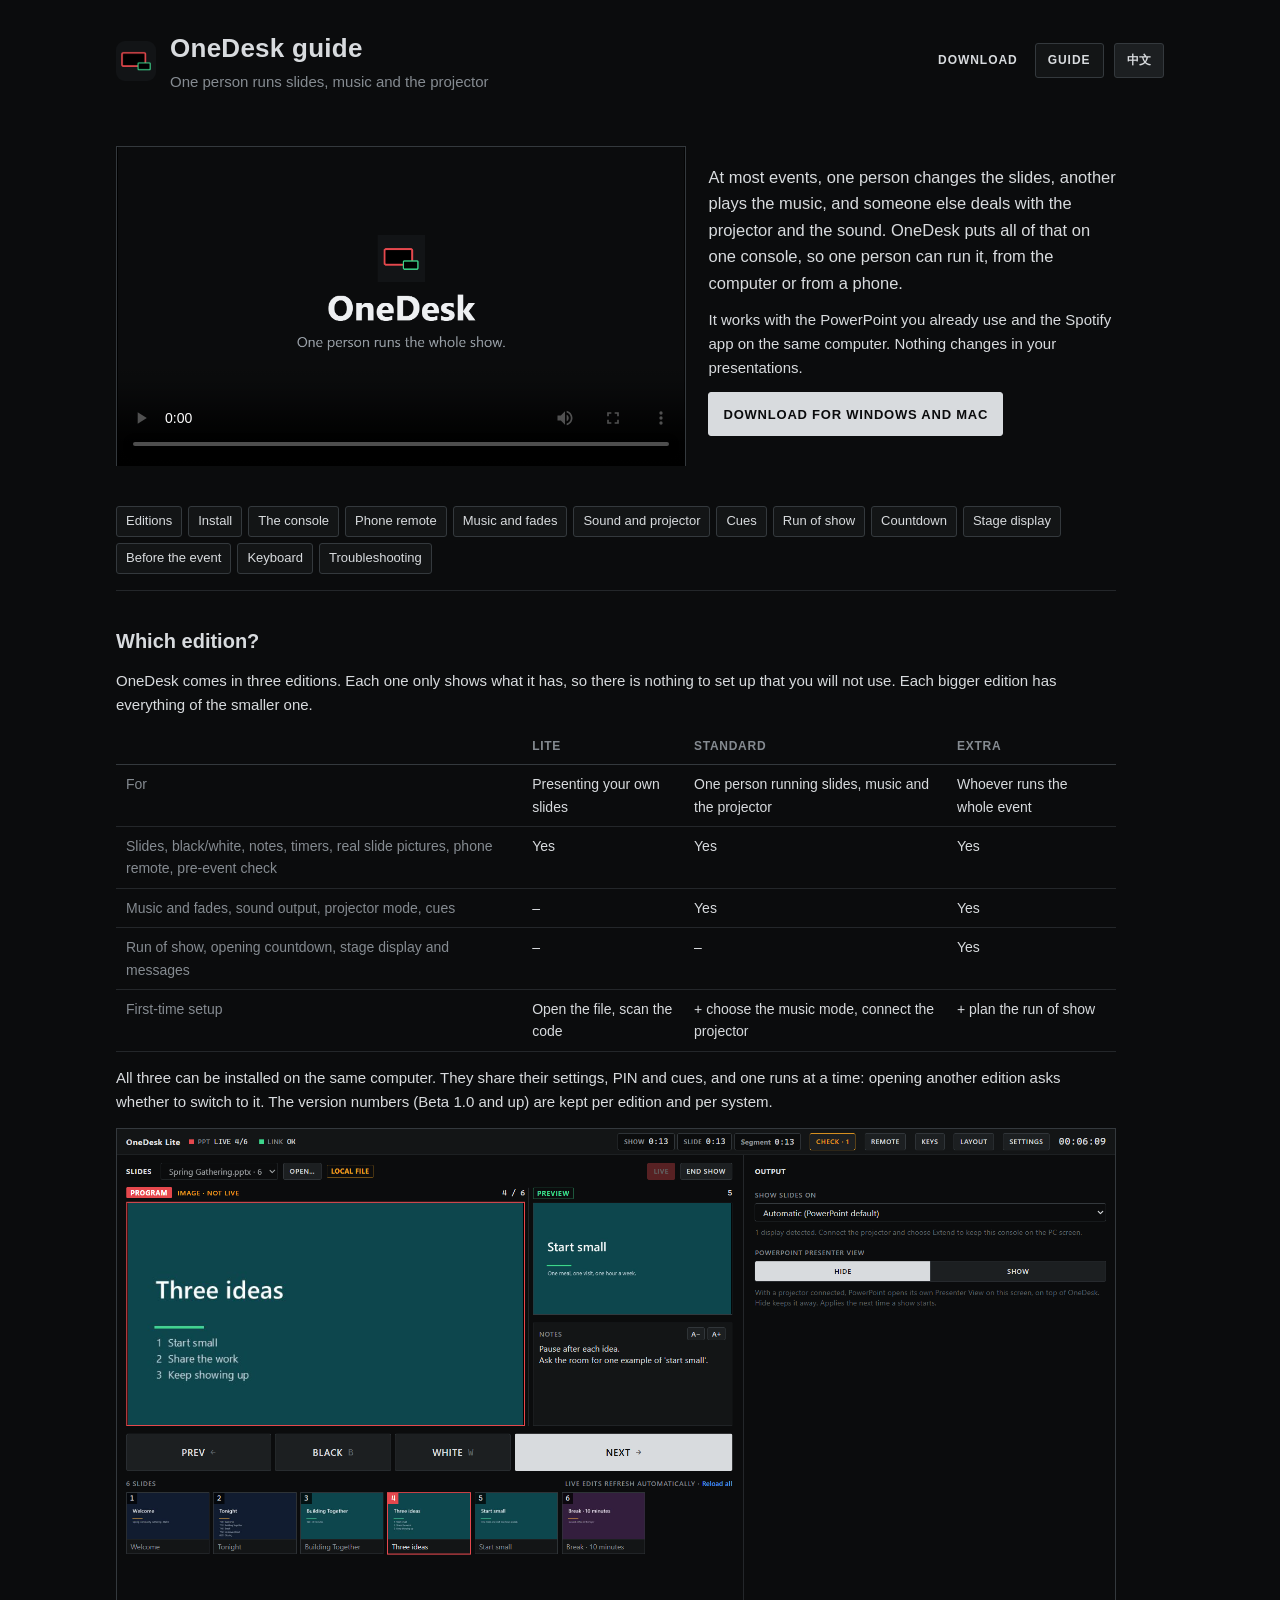
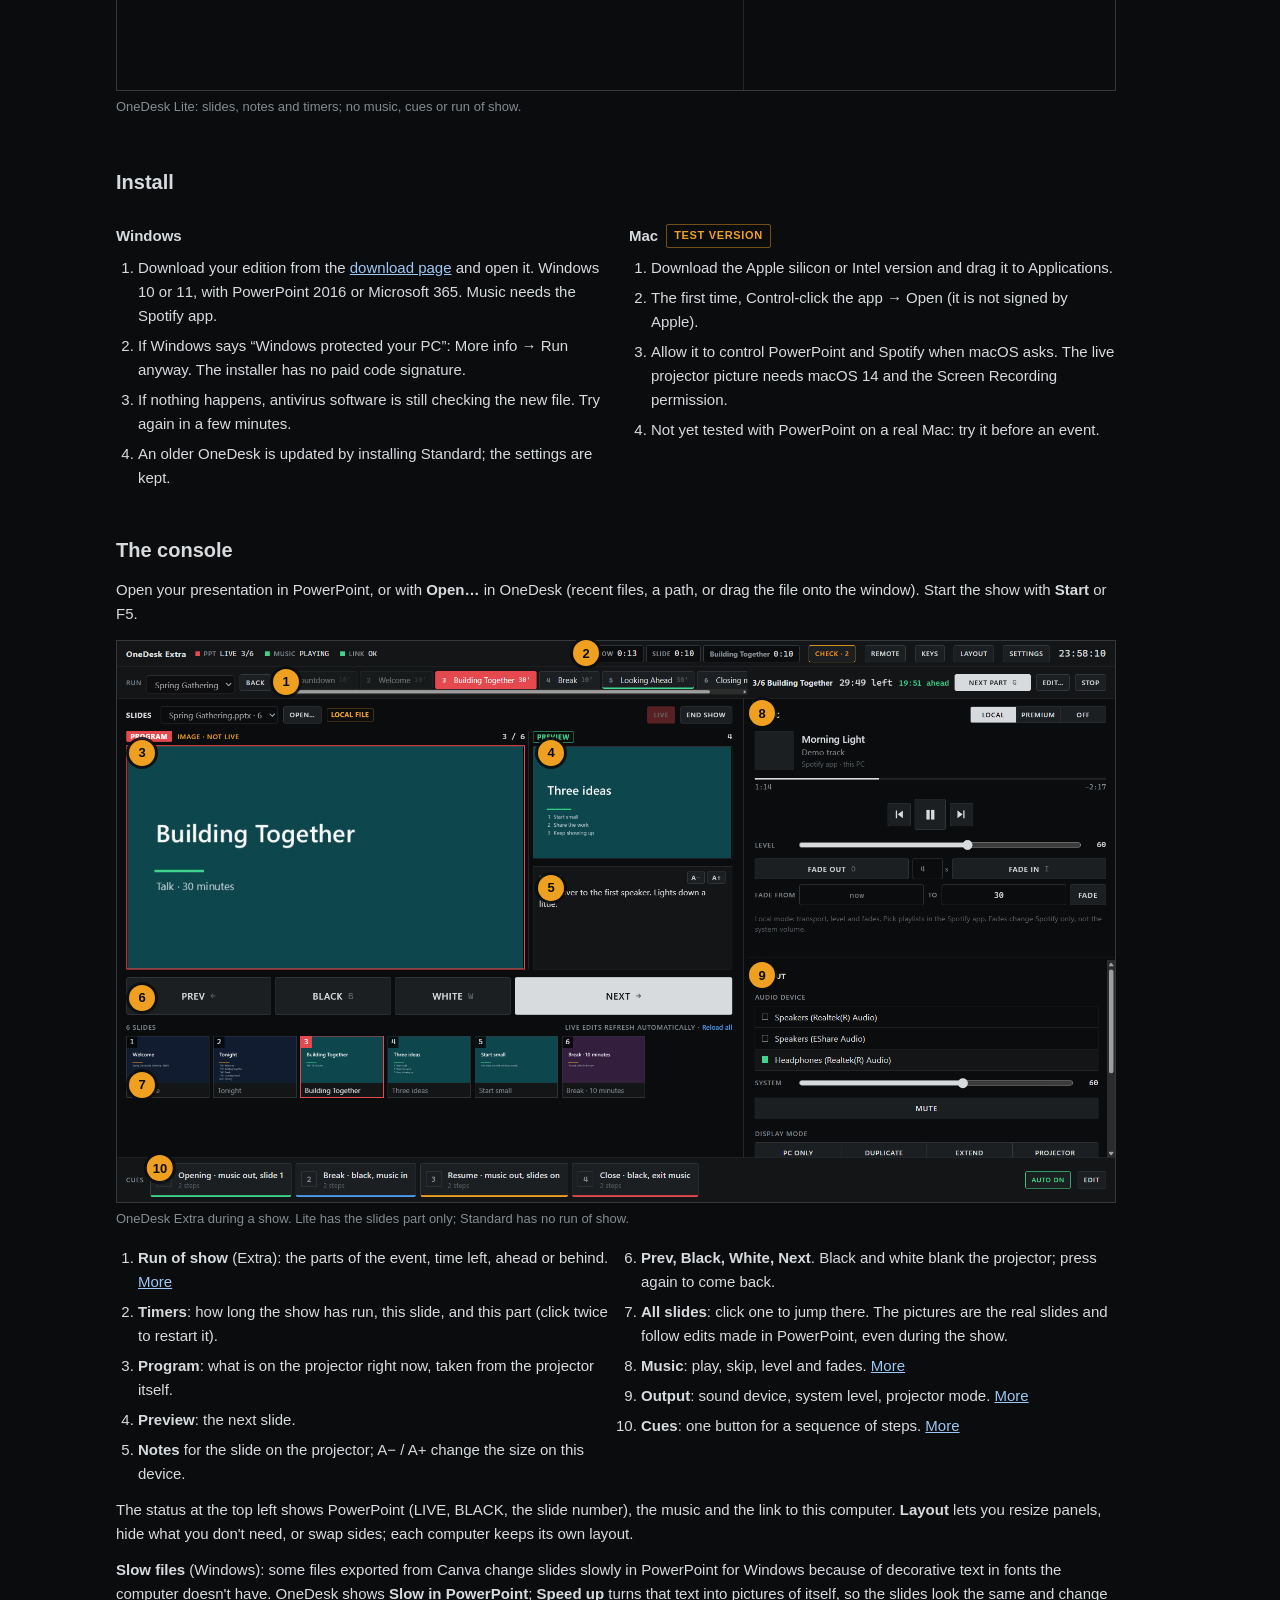
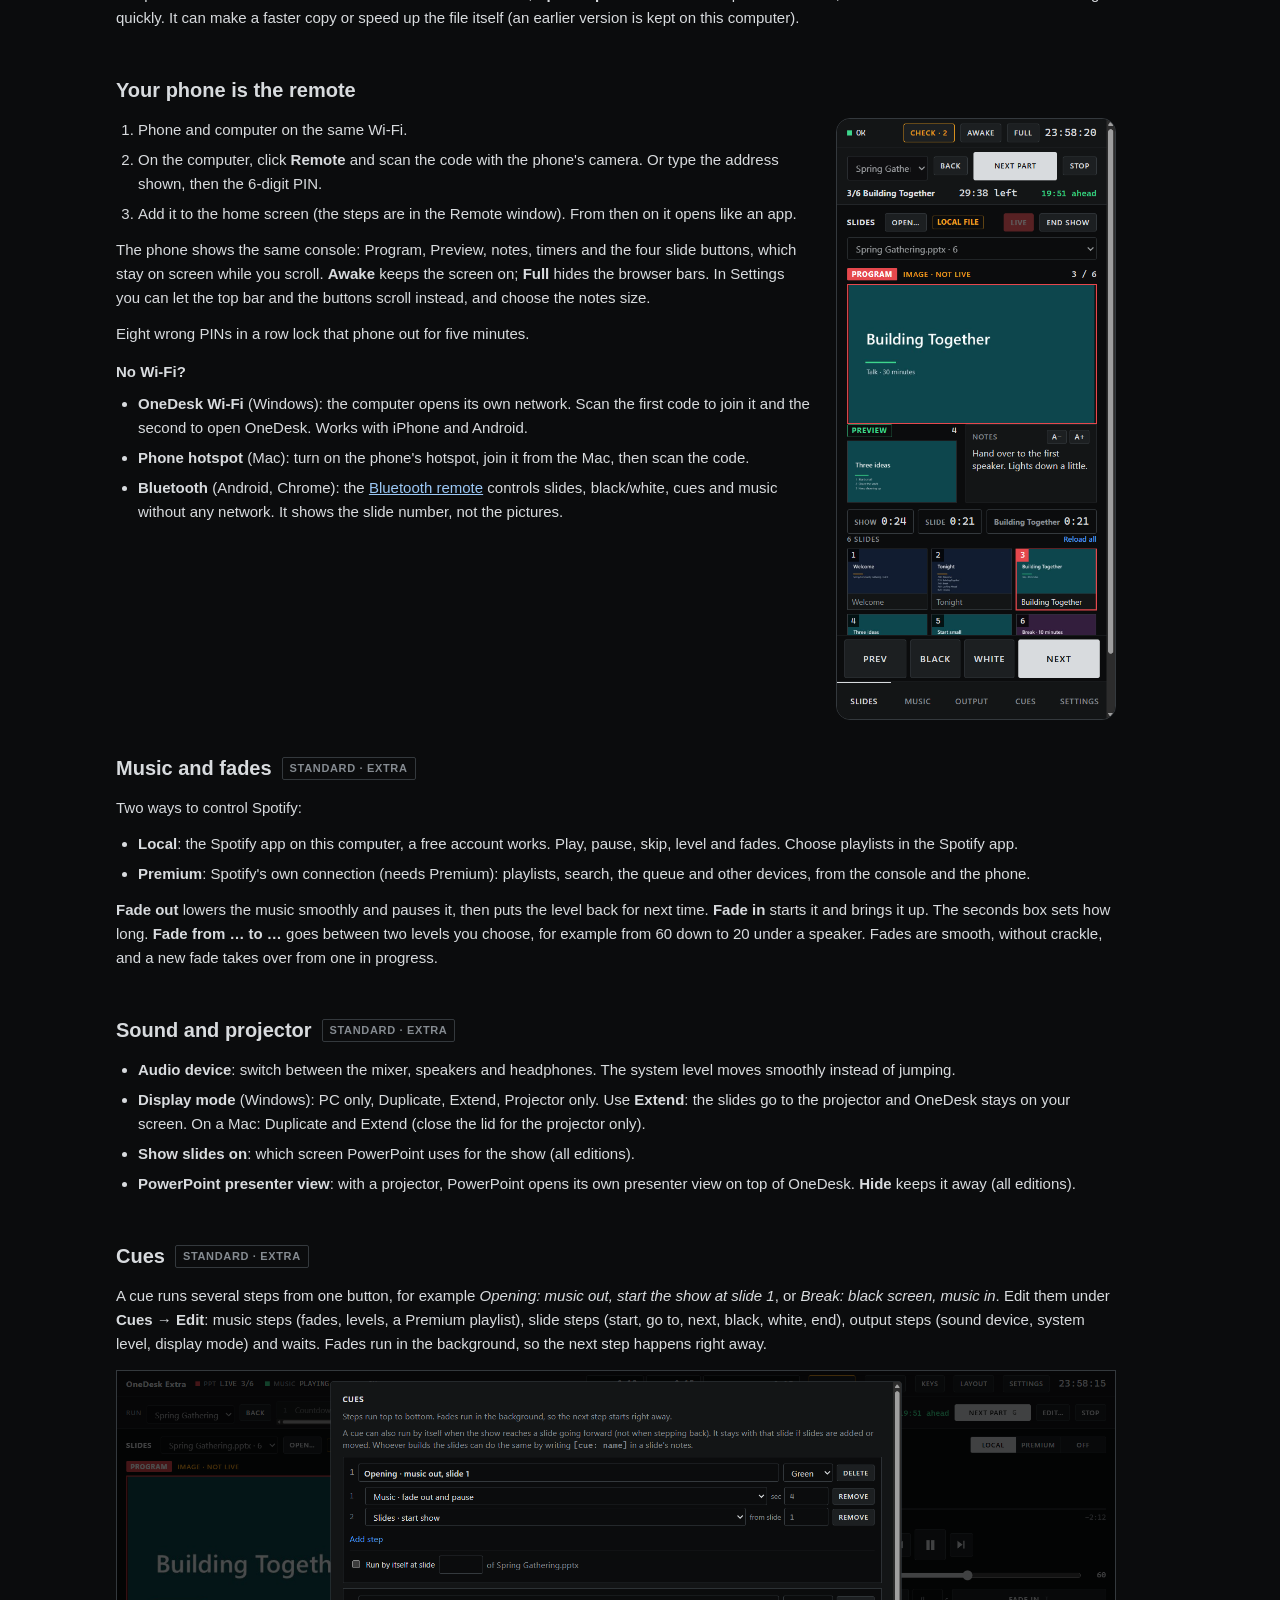
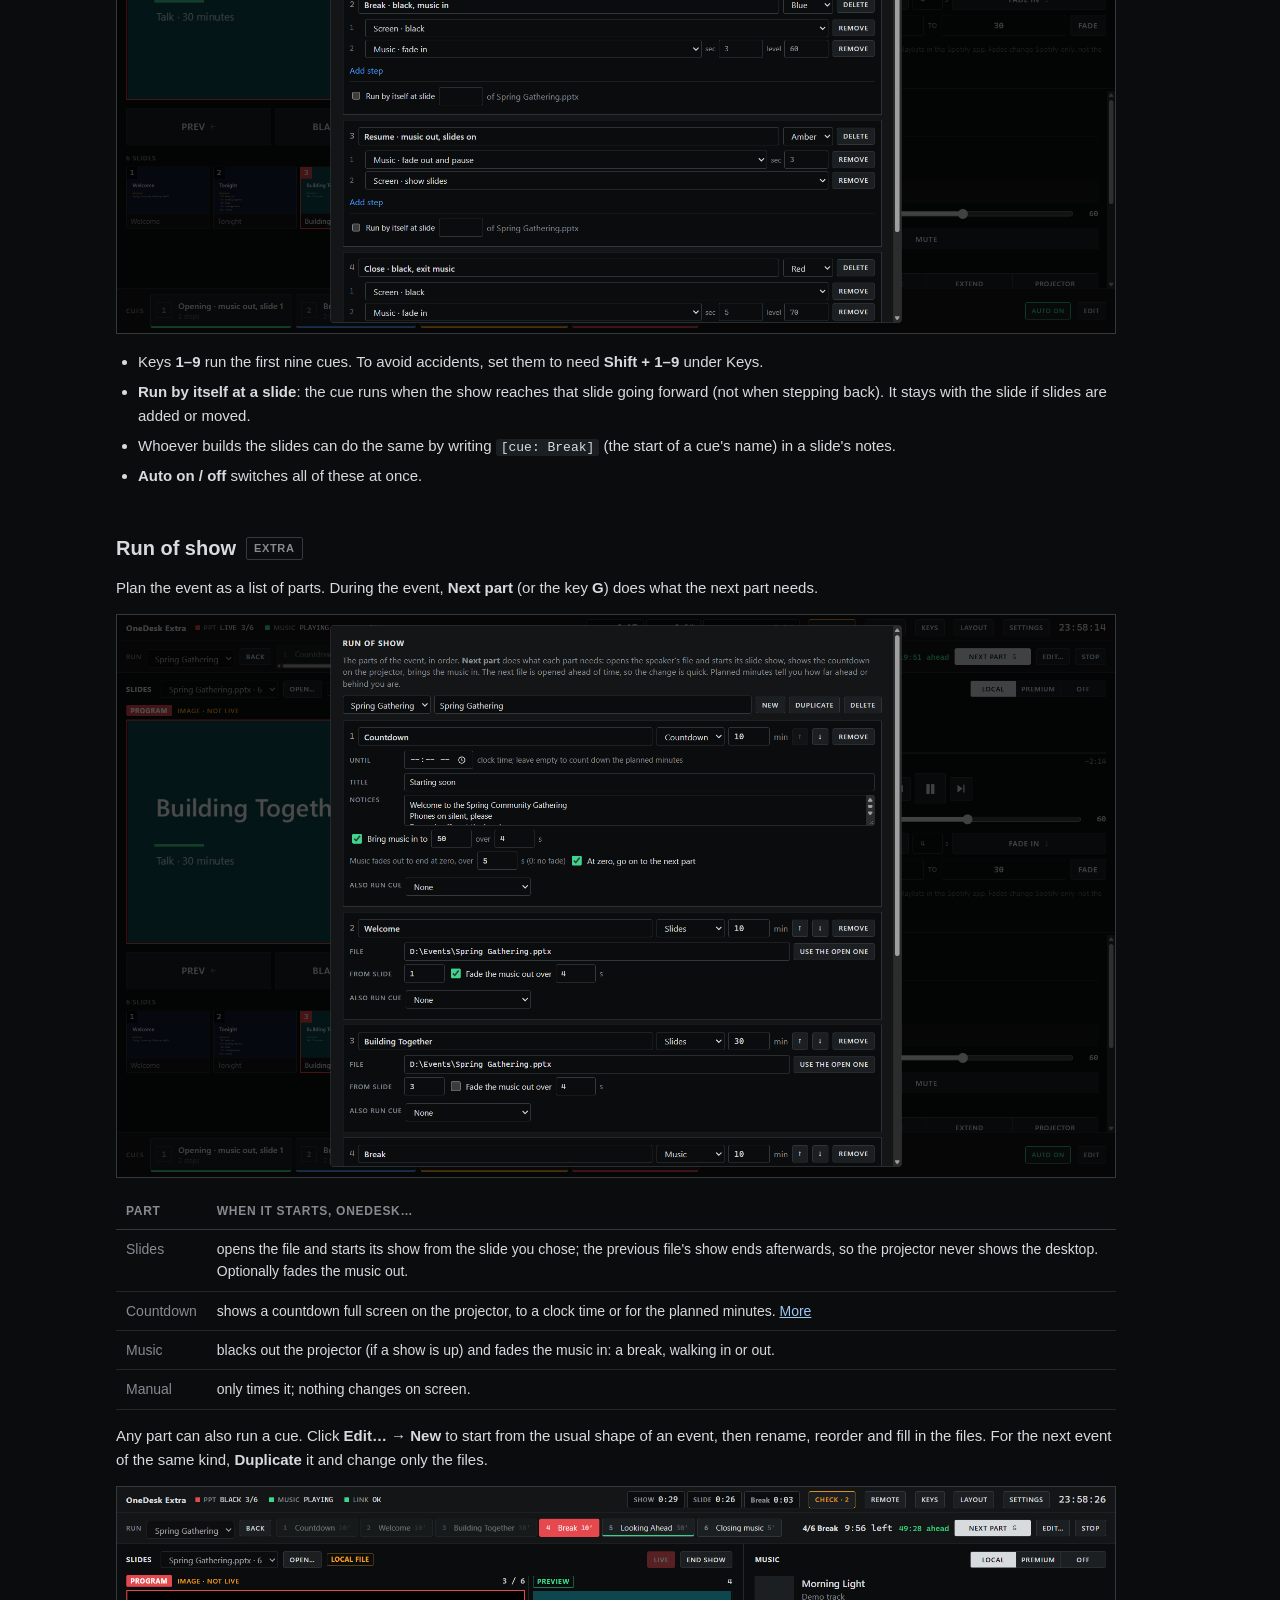
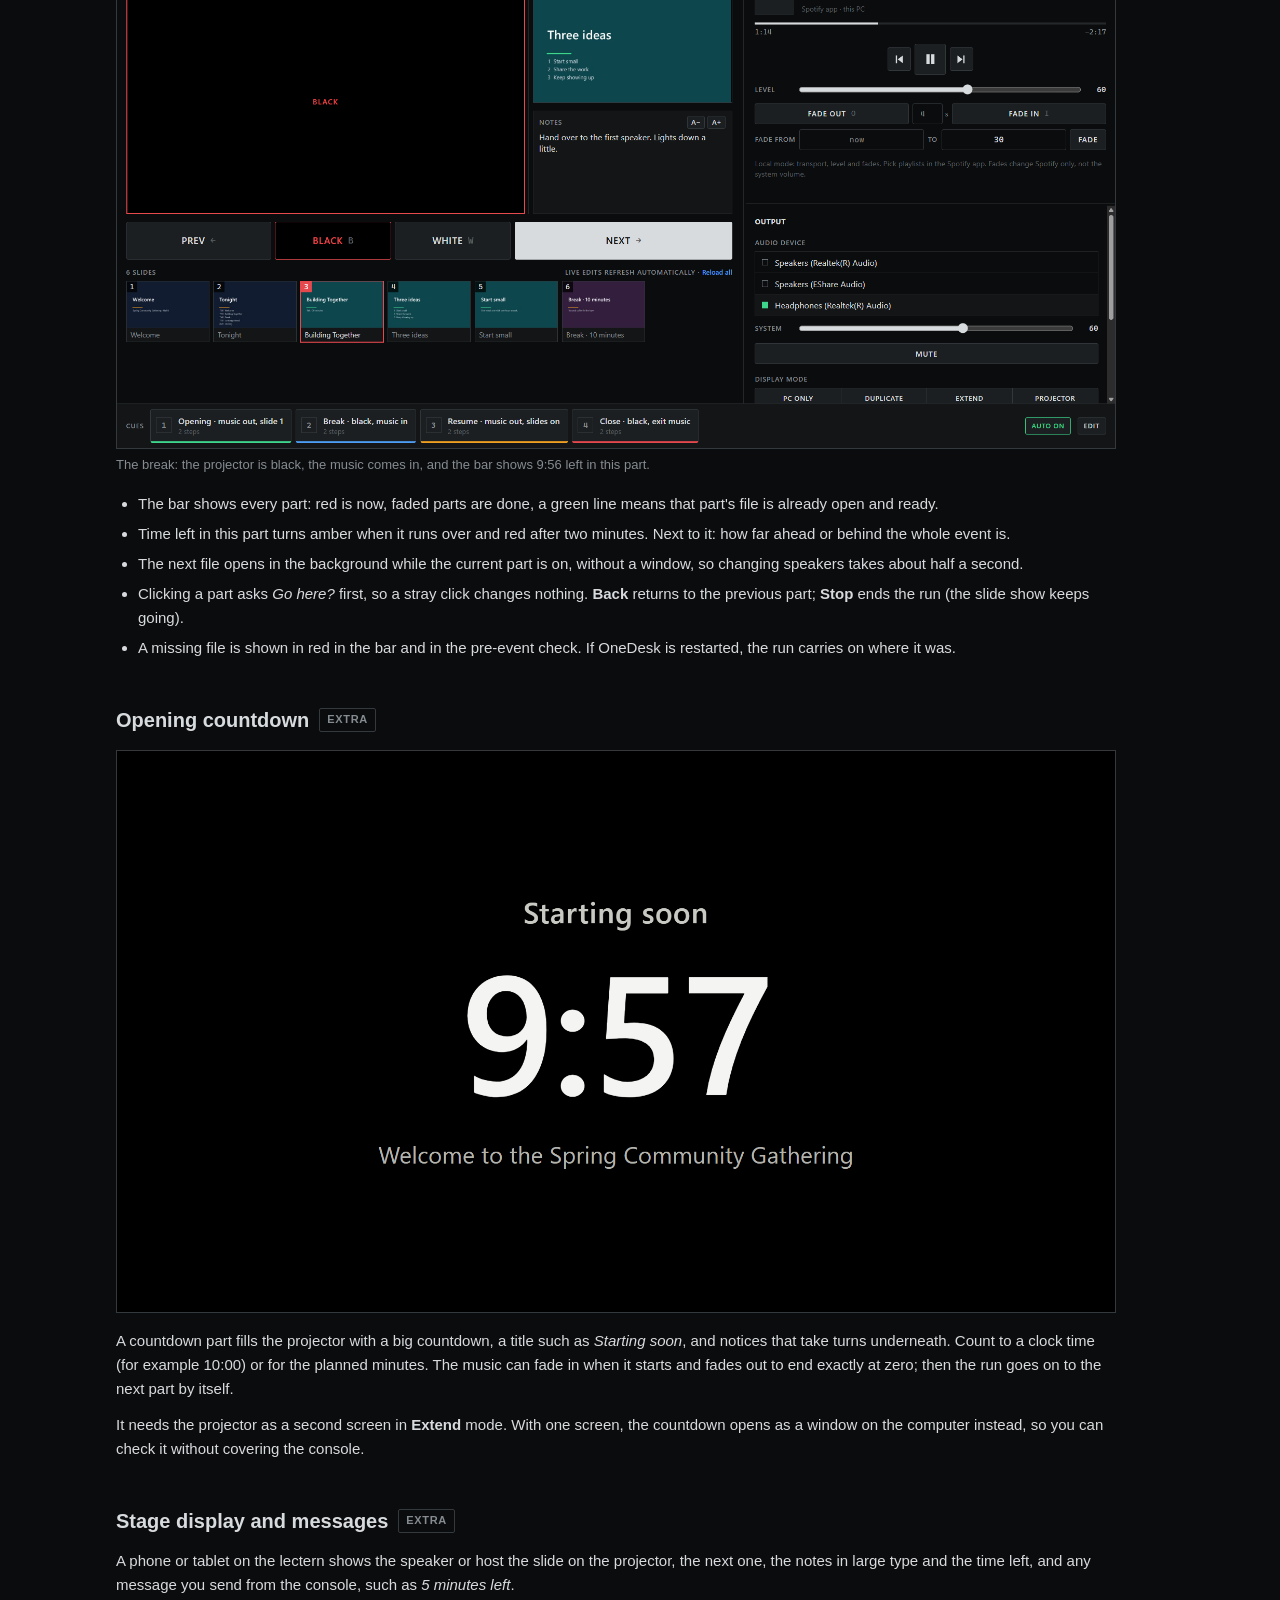
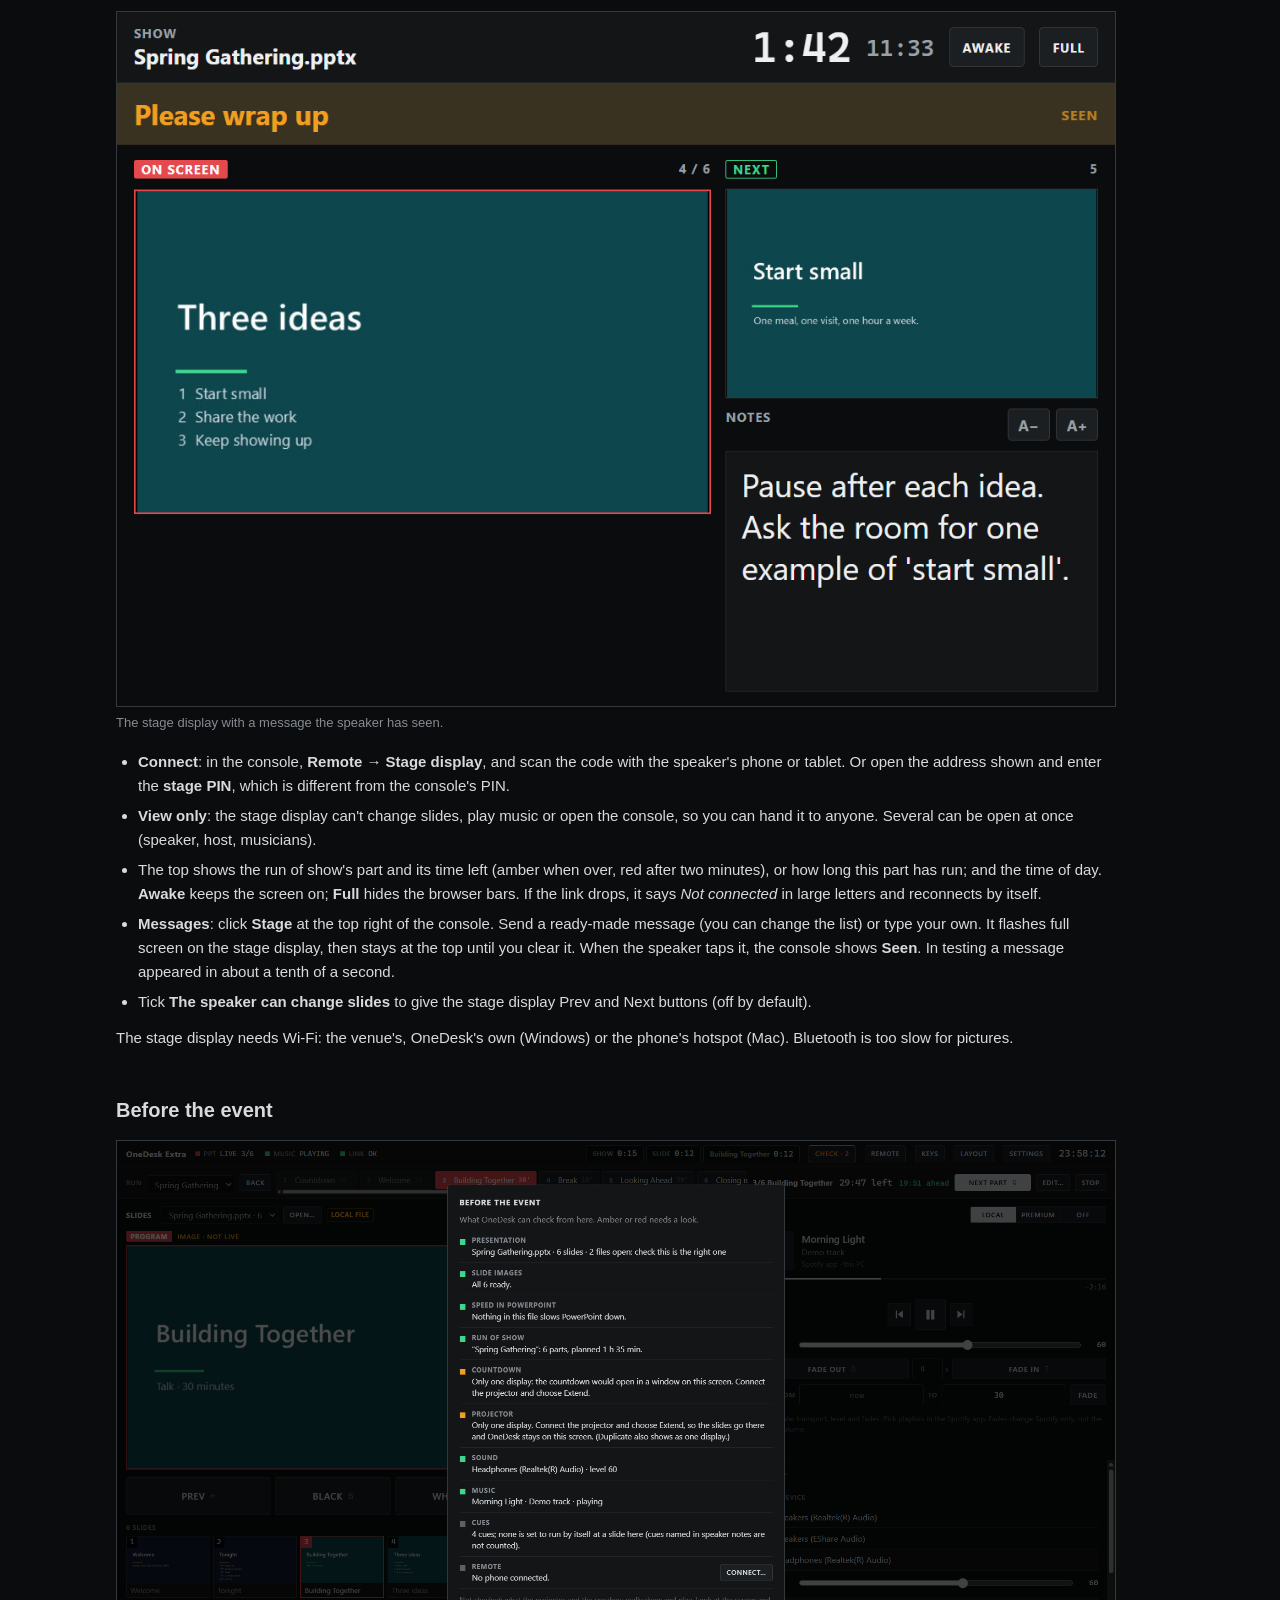
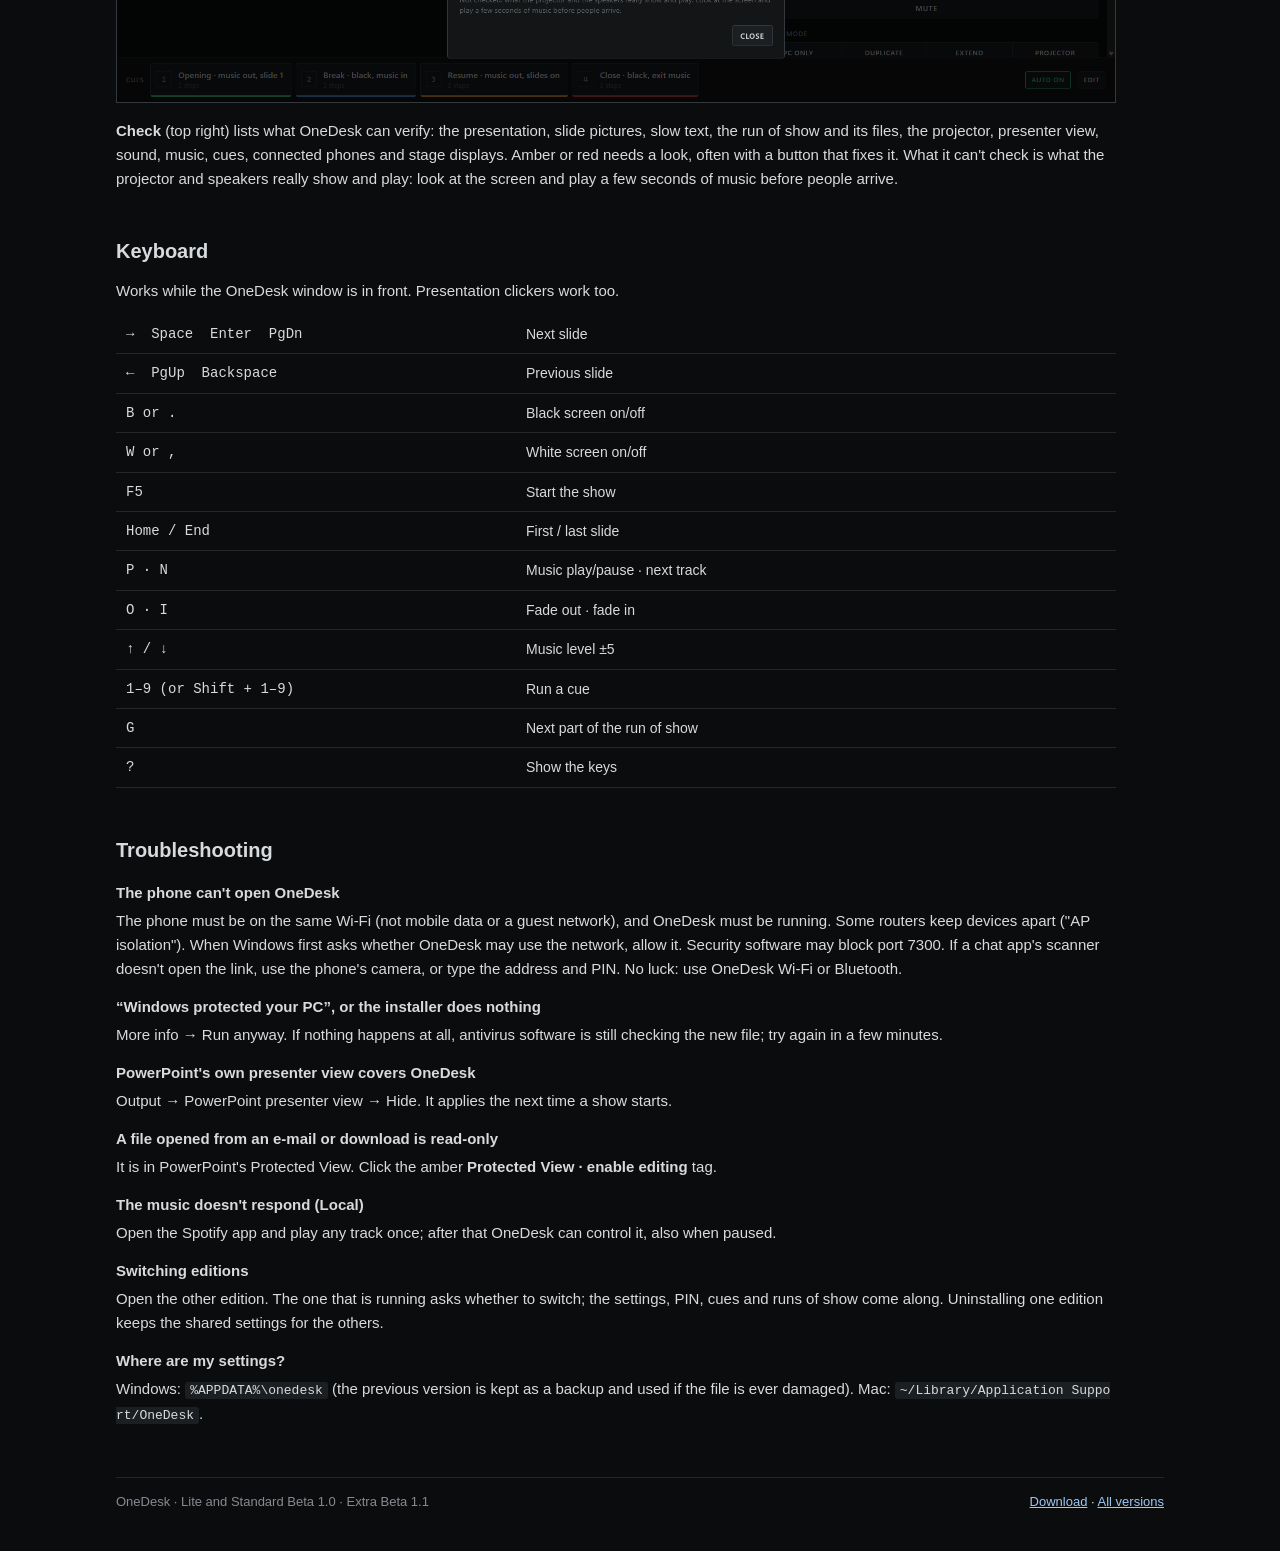
==== commit e408b675: "Extra Beta 1.1: stage display on the download page and in both guides Co-Authored-By: Claude Opus 5." ====
--- a/guide/index.html
+++ b/guide/index.html
@@ -44,6 +44,7 @@
       <a href="#cues">Cues</a>
       <a href="#run">Run of show</a>
       <a href="#countdown">Countdown</a>
+      <a href="#stage">Stage display</a>
       <a href="#check">Before the event</a>
       <a href="#keys">Keyboard</a>
       <a href="#help">Troubleshooting</a>
@@ -59,7 +60,7 @@
             <tr><td>For</td><td>Presenting your own slides</td><td>One person running slides, music and the projector</td><td>Whoever runs the whole event</td></tr>
             <tr><td>Slides, black/white, notes, timers, real slide pictures, phone remote, pre-event check</td><td>Yes</td><td>Yes</td><td>Yes</td></tr>
             <tr><td>Music and fades, sound output, projector mode, cues</td><td>–</td><td>Yes</td><td>Yes</td></tr>
-            <tr><td>Run of show, opening countdown</td><td>–</td><td>–</td><td>Yes</td></tr>
+            <tr><td>Run of show, opening countdown, stage display and messages</td><td>–</td><td>–</td><td>Yes</td></tr>
             <tr><td>First-time setup</td><td>Open the file, scan the code</td><td>+ choose the music mode, connect the projector</td><td>+ plan the run of show</td></tr>
           </tbody>
         </table>
@@ -214,10 +215,24 @@
       <p>It needs the projector as a second screen in <b>Extend</b> mode. With one screen, the countdown opens as a window on the computer instead, so you can check it without covering the console.</p>
     </section>
 
+    <section id="stage">
+      <h2>Stage display and messages <span class="tag">Extra</span></h2>
+      <p>A phone or tablet on the lectern shows the speaker or host the slide on the projector, the next one, the notes in large type and the time left, and any message you send from the console, such as <i>5 minutes left</i>.</p>
+      <figure><img src="img/stage.png" alt="The stage display on a tablet: the message Please wrap up, the slide on screen, the next slide and the notes" loading="lazy"><figcaption>The stage display with a message the speaker has seen.</figcaption></figure>
+      <ul>
+        <li><b>Connect</b>: in the console, <b>Remote → Stage display</b>, and scan the code with the speaker's phone or tablet. Or open the address shown and enter the <b>stage PIN</b>, which is different from the console's PIN.</li>
+        <li><b>View only</b>: the stage display can't change slides, play music or open the console, so you can hand it to anyone. Several can be open at once (speaker, host, musicians).</li>
+        <li>The top shows the run of show's part and its time left (amber when over, red after two minutes), or how long this part has run; and the time of day. <b>Awake</b> keeps the screen on; <b>Full</b> hides the browser bars. If the link drops, it says <i>Not connected</i> in large letters and reconnects by itself.</li>
+        <li><b>Messages</b>: click <b>Stage</b> at the top right of the console. Send a ready-made message (you can change the list) or type your own. It flashes full screen on the stage display, then stays at the top until you clear it. When the speaker taps it, the console shows <b>Seen</b>. In testing a message appeared in about a tenth of a second.</li>
+        <li>Tick <b>The speaker can change slides</b> to give the stage display Prev and Next buttons (off by default).</li>
+      </ul>
+      <p>The stage display needs Wi-Fi: the venue's, OneDesk's own (Windows) or the phone's hotspot (Mac). Bluetooth is too slow for pictures.</p>
+    </section>
+
     <section id="check">
       <h2>Before the event</h2>
       <figure><img src="img/check.png" alt="The pre-event check" loading="lazy"></figure>
-      <p><b>Check</b> (top right) lists what OneDesk can verify: the presentation, slide pictures, slow text, the run of show and its files, the projector, presenter view, sound, music, cues and connected phones. Amber or red needs a look, often with a button that fixes it. What it can't check is what the projector and speakers really show and play: look at the screen and play a few seconds of music before people arrive.</p>
+      <p><b>Check</b> (top right) lists what OneDesk can verify: the presentation, slide pictures, slow text, the run of show and its files, the projector, presenter view, sound, music, cues, connected phones and stage displays. Amber or red needs a look, often with a button that fixes it. What it can't check is what the projector and speakers really show and play: look at the screen and play a few seconds of music before people arrive.</p>
     </section>
 
     <section id="keys">
@@ -265,7 +280,7 @@
   </main>
 
   <footer>
-    <span class="dim">OneDesk · Lite, Standard, Extra · Beta 1.0</span>
+    <span class="dim">OneDesk · Lite and Standard Beta 1.0 · Extra Beta 1.1</span>
     <span><a href="../">Download</a> · <a href="https://github.com/Rojakiisme/onedesk/releases">All versions</a></span>
   </footer>
 </body>
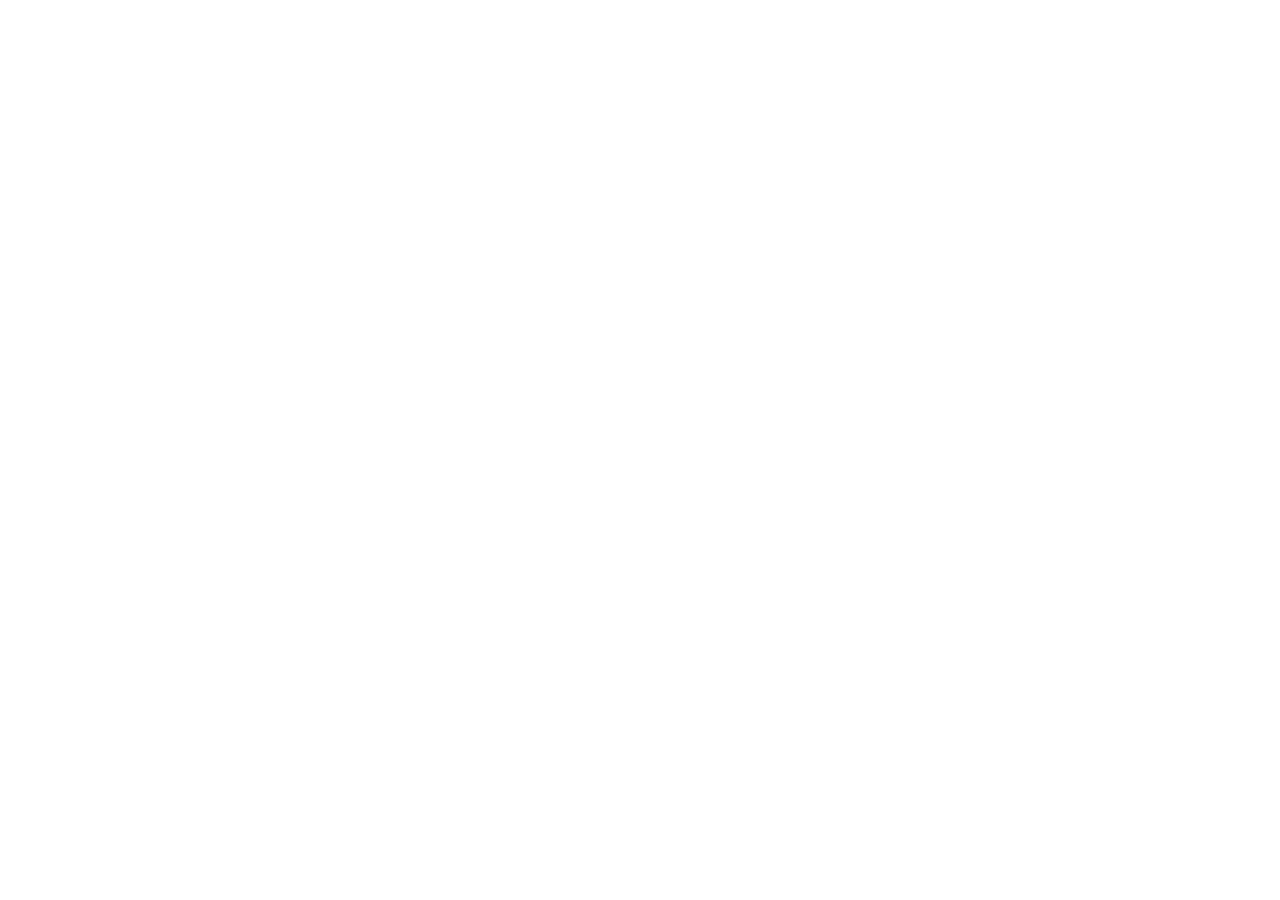
==== commit 280b6fb8: "OneDesk is now Stagio: pages forward to rojakiisme.github.io/stagio (remote/ stays for OneDesk insta" ====
--- a/guide/index.html
+++ b/guide/index.html
@@ -1,287 +1,25 @@
 <!doctype html>
-<html lang="en" data-only="en" data-other="zh.html">
+<html lang="en">
 <head>
   <meta charset="utf-8">
-  <meta name="viewport" content="width=device-width, initial-scale=1, viewport-fit=cover">
-  <meta name="theme-color" content="#0b0c0d">
-  <title>OneDesk · Guide</title>
-  <meta name="description" content="How to use OneDesk: one person runs PowerPoint, music and the projector from one console, with a phone as the remote. Editions, the console, phone remote, music fades, cues, run of show and the opening countdown.">
+  <meta name="viewport" content="width=device-width, initial-scale=1">
+  <title>OneDesk is now Stagio</title>
+  <link rel="canonical" href="https://rojakiisme.github.io/stagio/guide/">
+  <meta http-equiv="refresh" content="0; url=https://rojakiisme.github.io/stagio/guide/">
   <link rel="icon" type="image/png" href="../icons/favicon.png">
-  <link rel="apple-touch-icon" href="../icons/apple-touch-icon.png">
-  <link rel="stylesheet" href="../site.css">
-  <link rel="alternate" hreflang="zh-Hans" href="zh.html">
-  <script src="../lang.js"></script>
+  <style>
+    body { margin: 0; min-height: 100vh; display: grid; place-items: center; background: #0b0c0d; color: #e8eaed;
+      font: 16px/1.5 "Segoe UI", system-ui, -apple-system, sans-serif; padding: 0 16px; }
+    a { color: #f5a524; }
+    p { margin: .4em 0; }
+  </style>
+  <script>location.replace("https://rojakiisme.github.io/stagio/guide/" + location.hash);</script>
 </head>
-<body class="guide">
-  <header class="top">
-    <img src="../icons/icon-192.png" alt="" width="40" height="40">
-    <div>
-      <h1>OneDesk guide</h1>
-      <p class="dim">One person runs slides, music and the projector</p>
-    </div>
-    <nav class="topnav"><a href="../">Download</a><a href="./" aria-current="page">Guide</a><button class="langbtn" type="button" data-lang-toggle>中文</button></nav>
-  </header>
-
+<body>
   <main>
-    <section class="hero">
-      <video controls preload="metadata" playsinline poster="img/video-poster.png">
-        <source src="onedesk-explainer.mp4" type="video/mp4">
-      </video>
-      <div class="hero-text">
-        <p class="lead">At most events, one person changes the slides, another plays the music, and someone else deals with the projector and the sound. OneDesk puts all of that on one console, so one person can run it, from the computer or from a phone.</p>
-        <p>It works with the PowerPoint you already use and the Spotify app on the same computer. Nothing changes in your presentations.</p>
-        <p><a class="btn primary" href="../">Download for Windows and Mac</a></p>
-      </div>
-    </section>
-
-    <nav class="toc" aria-label="Contents">
-      <a href="#editions">Editions</a>
-      <a href="#install">Install</a>
-      <a href="#console">The console</a>
-      <a href="#phone">Phone remote</a>
-      <a href="#music">Music and fades</a>
-      <a href="#output">Sound and projector</a>
-      <a href="#cues">Cues</a>
-      <a href="#run">Run of show</a>
-      <a href="#countdown">Countdown</a>
-      <a href="#stage">Stage display</a>
-      <a href="#check">Before the event</a>
-      <a href="#keys">Keyboard</a>
-      <a href="#help">Troubleshooting</a>
-    </nav>
-
-    <section id="editions">
-      <h2>Which edition?</h2>
-      <p>OneDesk comes in three editions. Each one only shows what it has, so there is nothing to set up that you will not use. Each bigger edition has everything of the smaller one.</p>
-      <div class="table-wrap">
-        <table>
-          <thead><tr><th></th><th>Lite</th><th>Standard</th><th>Extra</th></tr></thead>
-          <tbody>
-            <tr><td>For</td><td>Presenting your own slides</td><td>One person running slides, music and the projector</td><td>Whoever runs the whole event</td></tr>
-            <tr><td>Slides, black/white, notes, timers, real slide pictures, phone remote, pre-event check</td><td>Yes</td><td>Yes</td><td>Yes</td></tr>
-            <tr><td>Music and fades, sound output, projector mode, cues</td><td>–</td><td>Yes</td><td>Yes</td></tr>
-            <tr><td>Run of show, opening countdown, stage display and messages</td><td>–</td><td>–</td><td>Yes</td></tr>
-            <tr><td>First-time setup</td><td>Open the file, scan the code</td><td>+ choose the music mode, connect the projector</td><td>+ plan the run of show</td></tr>
-          </tbody>
-        </table>
-      </div>
-      <p>All three can be installed on the same computer. They share their settings, PIN and cues, and one runs at a time: opening another edition asks whether to switch to it. The version numbers (Beta 1.0 and up) are kept per edition and per system.</p>
-      <figure><img src="img/console-lite.png" alt="OneDesk Lite: the slides, notes and timers, and where the slides are shown" loading="lazy"><figcaption>OneDesk Lite: slides, notes and timers; no music, cues or run of show.</figcaption></figure>
-    </section>
-
-    <section id="install">
-      <h2>Install</h2>
-      <div class="cols">
-        <div>
-          <h3>Windows</h3>
-          <ol>
-            <li>Download your edition from the <a href="../">download page</a> and open it. Windows 10 or 11, with PowerPoint 2016 or Microsoft 365. Music needs the Spotify app.</li>
-            <li>If Windows says “Windows protected your PC”: More info → Run anyway. The installer has no paid code signature.</li>
-            <li>If nothing happens, antivirus software is still checking the new file. Try again in a few minutes.</li>
-            <li>An older OneDesk is updated by installing Standard; the settings are kept.</li>
-          </ol>
-        </div>
-        <div>
-          <h3>Mac <span class="tag warn">test version</span></h3>
-          <ol>
-            <li>Download the Apple silicon or Intel version and drag it to Applications.</li>
-            <li>The first time, Control-click the app → Open (it is not signed by Apple).</li>
-            <li>Allow it to control PowerPoint and Spotify when macOS asks. The live projector picture needs macOS 14 and the Screen Recording permission.</li>
-            <li>Not yet tested with PowerPoint on a real Mac: try it before an event.</li>
-          </ol>
-        </div>
-      </div>
-    </section>
-
-    <section id="console">
-      <h2>The console</h2>
-      <p>Open your presentation in PowerPoint, or with <b>Open…</b> in OneDesk (recent files, a path, or drag the file onto the window). Start the show with <b>Start</b> or F5.</p>
-      <figure class="annotated">
-        <div class="shot">
-          <img src="img/console.png" alt="The OneDesk Extra console during a show">
-          <span class="pin" style="left:17%;top:7.4%">1</span>
-          <span class="pin" style="left:47%;top:2.4%">2</span>
-          <span class="pin" style="left:2.6%;top:20%">3</span>
-          <span class="pin" style="left:43.5%;top:20%">4</span>
-          <span class="pin" style="left:43.5%;top:44%">5</span>
-          <span class="pin" style="left:2.6%;top:63.5%">6</span>
-          <span class="pin" style="left:2.6%;top:79%">7</span>
-          <span class="pin" style="left:64.6%;top:13%">8</span>
-          <span class="pin" style="left:64.6%;top:59.5%">9</span>
-          <span class="pin" style="left:4.4%;top:93.8%">10</span>
-        </div>
-        <figcaption>OneDesk Extra during a show. Lite has the slides part only; Standard has no run of show.</figcaption>
-      </figure>
-      <ol class="legend">
-        <li><b>Run of show</b> (Extra): the parts of the event, time left, ahead or behind. <a href="#run">More</a></li>
-        <li><b>Timers</b>: how long the show has run, this slide, and this part (click twice to restart it).</li>
-        <li><b>Program</b>: what is on the projector right now, taken from the projector itself.</li>
-        <li><b>Preview</b>: the next slide.</li>
-        <li><b>Notes</b> for the slide on the projector; A− / A+ change the size on this device.</li>
-        <li><b>Prev, Black, White, Next</b>. Black and white blank the projector; press again to come back.</li>
-        <li><b>All slides</b>: click one to jump there. The pictures are the real slides and follow edits made in PowerPoint, even during the show.</li>
-        <li><b>Music</b>: play, skip, level and fades. <a href="#music">More</a></li>
-        <li><b>Output</b>: sound device, system level, projector mode. <a href="#output">More</a></li>
-        <li><b>Cues</b>: one button for a sequence of steps. <a href="#cues">More</a></li>
-      </ol>
-      <p>The status at the top left shows PowerPoint (LIVE, BLACK, the slide number), the music and the link to this computer. <b>Layout</b> lets you resize panels, hide what you don't need, or swap sides; each computer keeps its own layout.</p>
-      <p><b>Slow files</b> (Windows): some files exported from Canva change slides slowly in PowerPoint for Windows because of decorative text in fonts the computer doesn't have. OneDesk shows <b>Slow in PowerPoint</b>; <b>Speed up</b> turns that text into pictures of itself, so the slides look the same and change quickly. It can make a faster copy or speed up the file itself (an earlier version is kept on this computer).</p>
-    </section>
-
-    <section id="phone">
-      <h2>Your phone is the remote</h2>
-      <div class="cols media-right">
-        <div>
-          <ol>
-            <li>Phone and computer on the same Wi-Fi.</li>
-            <li>On the computer, click <b>Remote</b> and scan the code with the phone's camera. Or type the address shown, then the 6-digit PIN.</li>
-            <li>Add it to the home screen (the steps are in the Remote window). From then on it opens like an app.</li>
-          </ol>
-          <p>The phone shows the same console: Program, Preview, notes, timers and the four slide buttons, which stay on screen while you scroll. <b>Awake</b> keeps the screen on; <b>Full</b> hides the browser bars. In Settings you can let the top bar and the buttons scroll instead, and choose the notes size.</p>
-          <p>Eight wrong PINs in a row lock that phone out for five minutes.</p>
-          <h3>No Wi-Fi?</h3>
-          <ul>
-            <li><b>OneDesk Wi-Fi</b> (Windows): the computer opens its own network. Scan the first code to join it and the second to open OneDesk. Works with iPhone and Android.</li>
-            <li><b>Phone hotspot</b> (Mac): turn on the phone's hotspot, join it from the Mac, then scan the code.</li>
-            <li><b>Bluetooth</b> (Android, Chrome): the <a href="../remote/">Bluetooth remote</a> controls slides, black/white, cues and music without any network. It shows the slide number, not the pictures.</li>
-          </ul>
-        </div>
-        <figure class="phone"><img src="img/phone.png" alt="OneDesk on a phone during a run of show" loading="lazy"></figure>
-      </div>
-    </section>
-
-    <section id="music">
-      <h2>Music and fades <span class="tag">Standard · Extra</span></h2>
-      <p>Two ways to control Spotify:</p>
-      <ul>
-        <li><b>Local</b>: the Spotify app on this computer, a free account works. Play, pause, skip, level and fades. Choose playlists in the Spotify app.</li>
-        <li><b>Premium</b>: Spotify's own connection (needs Premium): playlists, search, the queue and other devices, from the console and the phone.</li>
-      </ul>
-      <p><b>Fade out</b> lowers the music smoothly and pauses it, then puts the level back for next time. <b>Fade in</b> starts it and brings it up. The seconds box sets how long. <b>Fade from … to …</b> goes between two levels you choose, for example from 60 down to 20 under a speaker. Fades are smooth, without crackle, and a new fade takes over from one in progress.</p>
-    </section>
-
-    <section id="output">
-      <h2>Sound and projector <span class="tag">Standard · Extra</span></h2>
-      <ul>
-        <li><b>Audio device</b>: switch between the mixer, speakers and headphones. The system level moves smoothly instead of jumping.</li>
-        <li><b>Display mode</b> (Windows): PC only, Duplicate, Extend, Projector only. Use <b>Extend</b>: the slides go to the projector and OneDesk stays on your screen. On a Mac: Duplicate and Extend (close the lid for the projector only).</li>
-        <li><b>Show slides on</b>: which screen PowerPoint uses for the show (all editions).</li>
-        <li><b>PowerPoint presenter view</b>: with a projector, PowerPoint opens its own presenter view on top of OneDesk. <b>Hide</b> keeps it away (all editions).</li>
-      </ul>
-    </section>
-
-    <section id="cues">
-      <h2>Cues <span class="tag">Standard · Extra</span></h2>
-      <p>A cue runs several steps from one button, for example <i>Opening: music out, start the show at slide 1</i>, or <i>Break: black screen, music in</i>. Edit them under <b>Cues → Edit</b>: music steps (fades, levels, a Premium playlist), slide steps (start, go to, next, black, white, end), output steps (sound device, system level, display mode) and waits. Fades run in the background, so the next step happens right away.</p>
-      <figure><img src="img/cue-editor.png" alt="The cue editor" loading="lazy"></figure>
-      <ul>
-        <li>Keys <b>1–9</b> run the first nine cues. To avoid accidents, set them to need <b>Shift + 1–9</b> under Keys.</li>
-        <li><b>Run by itself at a slide</b>: the cue runs when the show reaches that slide going forward (not when stepping back). It stays with the slide if slides are added or moved.</li>
-        <li>Whoever builds the slides can do the same by writing <code>[cue: Break]</code> (the start of a cue's name) in a slide's notes.</li>
-        <li><b>Auto on / off</b> switches all of these at once.</li>
-      </ul>
-    </section>
-
-    <section id="run">
-      <h2>Run of show <span class="tag">Extra</span></h2>
-      <p>Plan the event as a list of parts. During the event, <b>Next part</b> (or the key <b>G</b>) does what the next part needs.</p>
-      <figure><img src="img/run-editor.png" alt="The run of show editor" loading="lazy"></figure>
-      <div class="table-wrap">
-        <table>
-          <thead><tr><th>Part</th><th>When it starts, OneDesk…</th></tr></thead>
-          <tbody>
-            <tr><td>Slides</td><td>opens the file and starts its show from the slide you chose; the previous file's show ends afterwards, so the projector never shows the desktop. Optionally fades the music out.</td></tr>
-            <tr><td>Countdown</td><td>shows a countdown full screen on the projector, to a clock time or for the planned minutes. <a href="#countdown">More</a></td></tr>
-            <tr><td>Music</td><td>blacks out the projector (if a show is up) and fades the music in: a break, walking in or out.</td></tr>
-            <tr><td>Manual</td><td>only times it; nothing changes on screen.</td></tr>
-          </tbody>
-        </table>
-      </div>
-      <p>Any part can also run a cue. Click <b>Edit… → New</b> to start from the usual shape of an event, then rename, reorder and fill in the files. For the next event of the same kind, <b>Duplicate</b> it and change only the files.</p>
-      <figure><img src="img/console-break.png" alt="The break: black screen, music in, the run bar on part 4 of 6" loading="lazy"><figcaption>The break: the projector is black, the music comes in, and the bar shows 9:56 left in this part.</figcaption></figure>
-      <ul>
-        <li>The bar shows every part: red is now, faded parts are done, a green line means that part's file is already open and ready.</li>
-        <li>Time left in this part turns amber when it runs over and red after two minutes. Next to it: how far ahead or behind the whole event is.</li>
-        <li>The next file opens in the background while the current part is on, without a window, so changing speakers takes about half a second.</li>
-        <li>Clicking a part asks <i>Go here?</i> first, so a stray click changes nothing. <b>Back</b> returns to the previous part; <b>Stop</b> ends the run (the slide show keeps going).</li>
-        <li>A missing file is shown in red in the bar and in the pre-event check. If OneDesk is restarted, the run carries on where it was.</li>
-      </ul>
-    </section>
-
-    <section id="countdown">
-      <h2>Opening countdown <span class="tag">Extra</span></h2>
-      <figure><img src="img/countdown.png" alt="The countdown on the projector: Starting soon, 9:57, Welcome to the Spring Community Gathering" loading="lazy"></figure>
-      <p>A countdown part fills the projector with a big countdown, a title such as <i>Starting soon</i>, and notices that take turns underneath. Count to a clock time (for example 10:00) or for the planned minutes. The music can fade in when it starts and fades out to end exactly at zero; then the run goes on to the next part by itself.</p>
-      <p>It needs the projector as a second screen in <b>Extend</b> mode. With one screen, the countdown opens as a window on the computer instead, so you can check it without covering the console.</p>
-    </section>
-
-    <section id="stage">
-      <h2>Stage display and messages <span class="tag">Extra</span></h2>
-      <p>A phone or tablet on the lectern shows the speaker or host the slide on the projector, the next one, the notes in large type and the time left, and any message you send from the console, such as <i>5 minutes left</i>.</p>
-      <figure><img src="img/stage.png" alt="The stage display on a tablet: the message Please wrap up, the slide on screen, the next slide and the notes" loading="lazy"><figcaption>The stage display with a message the speaker has seen.</figcaption></figure>
-      <ul>
-        <li><b>Connect</b>: in the console, <b>Remote → Stage display</b>, and scan the code with the speaker's phone or tablet. Or open the address shown and enter the <b>stage PIN</b>, which is different from the console's PIN.</li>
-        <li><b>View only</b>: the stage display can't change slides, play music or open the console, so you can hand it to anyone. Several can be open at once (speaker, host, musicians).</li>
-        <li>The top shows the run of show's part and its time left (amber when over, red after two minutes), or how long this part has run; and the time of day. <b>Awake</b> keeps the screen on; <b>Full</b> hides the browser bars. If the link drops, it says <i>Not connected</i> in large letters and reconnects by itself.</li>
-        <li><b>Messages</b>: click <b>Stage</b> at the top right of the console. Send a ready-made message (you can change the list) or type your own. It flashes full screen on the stage display, then stays at the top until you clear it. When the speaker taps it, the console shows <b>Seen</b>. In testing a message appeared in about a tenth of a second.</li>
-        <li>Tick <b>The speaker can change slides</b> to give the stage display Prev and Next buttons (off by default).</li>
-      </ul>
-      <p>The stage display needs Wi-Fi: the venue's, OneDesk's own (Windows) or the phone's hotspot (Mac). Bluetooth is too slow for pictures.</p>
-    </section>
-
-    <section id="check">
-      <h2>Before the event</h2>
-      <figure><img src="img/check.png" alt="The pre-event check" loading="lazy"></figure>
-      <p><b>Check</b> (top right) lists what OneDesk can verify: the presentation, slide pictures, slow text, the run of show and its files, the projector, presenter view, sound, music, cues, connected phones and stage displays. Amber or red needs a look, often with a button that fixes it. What it can't check is what the projector and speakers really show and play: look at the screen and play a few seconds of music before people arrive.</p>
-    </section>
-
-    <section id="keys">
-      <h2>Keyboard</h2>
-      <p>Works while the OneDesk window is in front. Presentation clickers work too.</p>
-      <div class="table-wrap">
-        <table class="keys">
-          <tbody>
-            <tr><td>→ &nbsp;Space &nbsp;Enter &nbsp;PgDn</td><td>Next slide</td></tr>
-            <tr><td>← &nbsp;PgUp &nbsp;Backspace</td><td>Previous slide</td></tr>
-            <tr><td>B or .</td><td>Black screen on/off</td></tr>
-            <tr><td>W or ,</td><td>White screen on/off</td></tr>
-            <tr><td>F5</td><td>Start the show</td></tr>
-            <tr><td>Home / End</td><td>First / last slide</td></tr>
-            <tr><td>P · N</td><td>Music play/pause · next track</td></tr>
-            <tr><td>O · I</td><td>Fade out · fade in</td></tr>
-            <tr><td>↑ / ↓</td><td>Music level ±5</td></tr>
-            <tr><td>1–9 (or Shift + 1–9)</td><td>Run a cue</td></tr>
-            <tr><td>G</td><td>Next part of the run of show</td></tr>
-            <tr><td>?</td><td>Show the keys</td></tr>
-          </tbody>
-        </table>
-      </div>
-    </section>
-
-    <section id="help">
-      <h2>Troubleshooting</h2>
-      <dl class="faq">
-        <dt>The phone can't open OneDesk</dt>
-        <dd>The phone must be on the same Wi-Fi (not mobile data or a guest network), and OneDesk must be running. Some routers keep devices apart ("AP isolation"). When Windows first asks whether OneDesk may use the network, allow it. Security software may block port 7300. If a chat app's scanner doesn't open the link, use the phone's camera, or type the address and PIN. No luck: use OneDesk Wi-Fi or Bluetooth.</dd>
-        <dt>“Windows protected your PC”, or the installer does nothing</dt>
-        <dd>More info → Run anyway. If nothing happens at all, antivirus software is still checking the new file; try again in a few minutes.</dd>
-        <dt>PowerPoint's own presenter view covers OneDesk</dt>
-        <dd>Output → PowerPoint presenter view → Hide. It applies the next time a show starts.</dd>
-        <dt>A file opened from an e-mail or download is read-only</dt>
-        <dd>It is in PowerPoint's Protected View. Click the amber <b>Protected View · enable editing</b> tag.</dd>
-        <dt>The music doesn't respond (Local)</dt>
-        <dd>Open the Spotify app and play any track once; after that OneDesk can control it, also when paused.</dd>
-        <dt>Switching editions</dt>
-        <dd>Open the other edition. The one that is running asks whether to switch; the settings, PIN, cues and runs of show come along. Uninstalling one edition keeps the shared settings for the others.</dd>
-        <dt>Where are my settings?</dt>
-        <dd>Windows: <code>%APPDATA%\onedesk</code> (the previous version is kept as a backup and used if the file is ever damaged). Mac: <code>~/Library/Application Support/OneDesk</code>.</dd>
-      </dl>
-    </section>
+    <p><b>OneDesk is now called Stagio.</b> Same app, same settings.</p>
+    <p>OneDesk 现在叫 Stagio，程序和设置都一样。</p>
+    <p><a href="https://rojakiisme.github.io/stagio/guide/">rojakiisme.github.io/stagio/guide/</a></p>
   </main>
-
-  <footer>
-    <span class="dim">OneDesk · Lite and Standard Beta 1.0 · Extra Beta 1.1</span>
-    <span><a href="../">Download</a> · <a href="https://github.com/Rojakiisme/onedesk/releases">All versions</a></span>
-  </footer>
 </body>
 </html>
